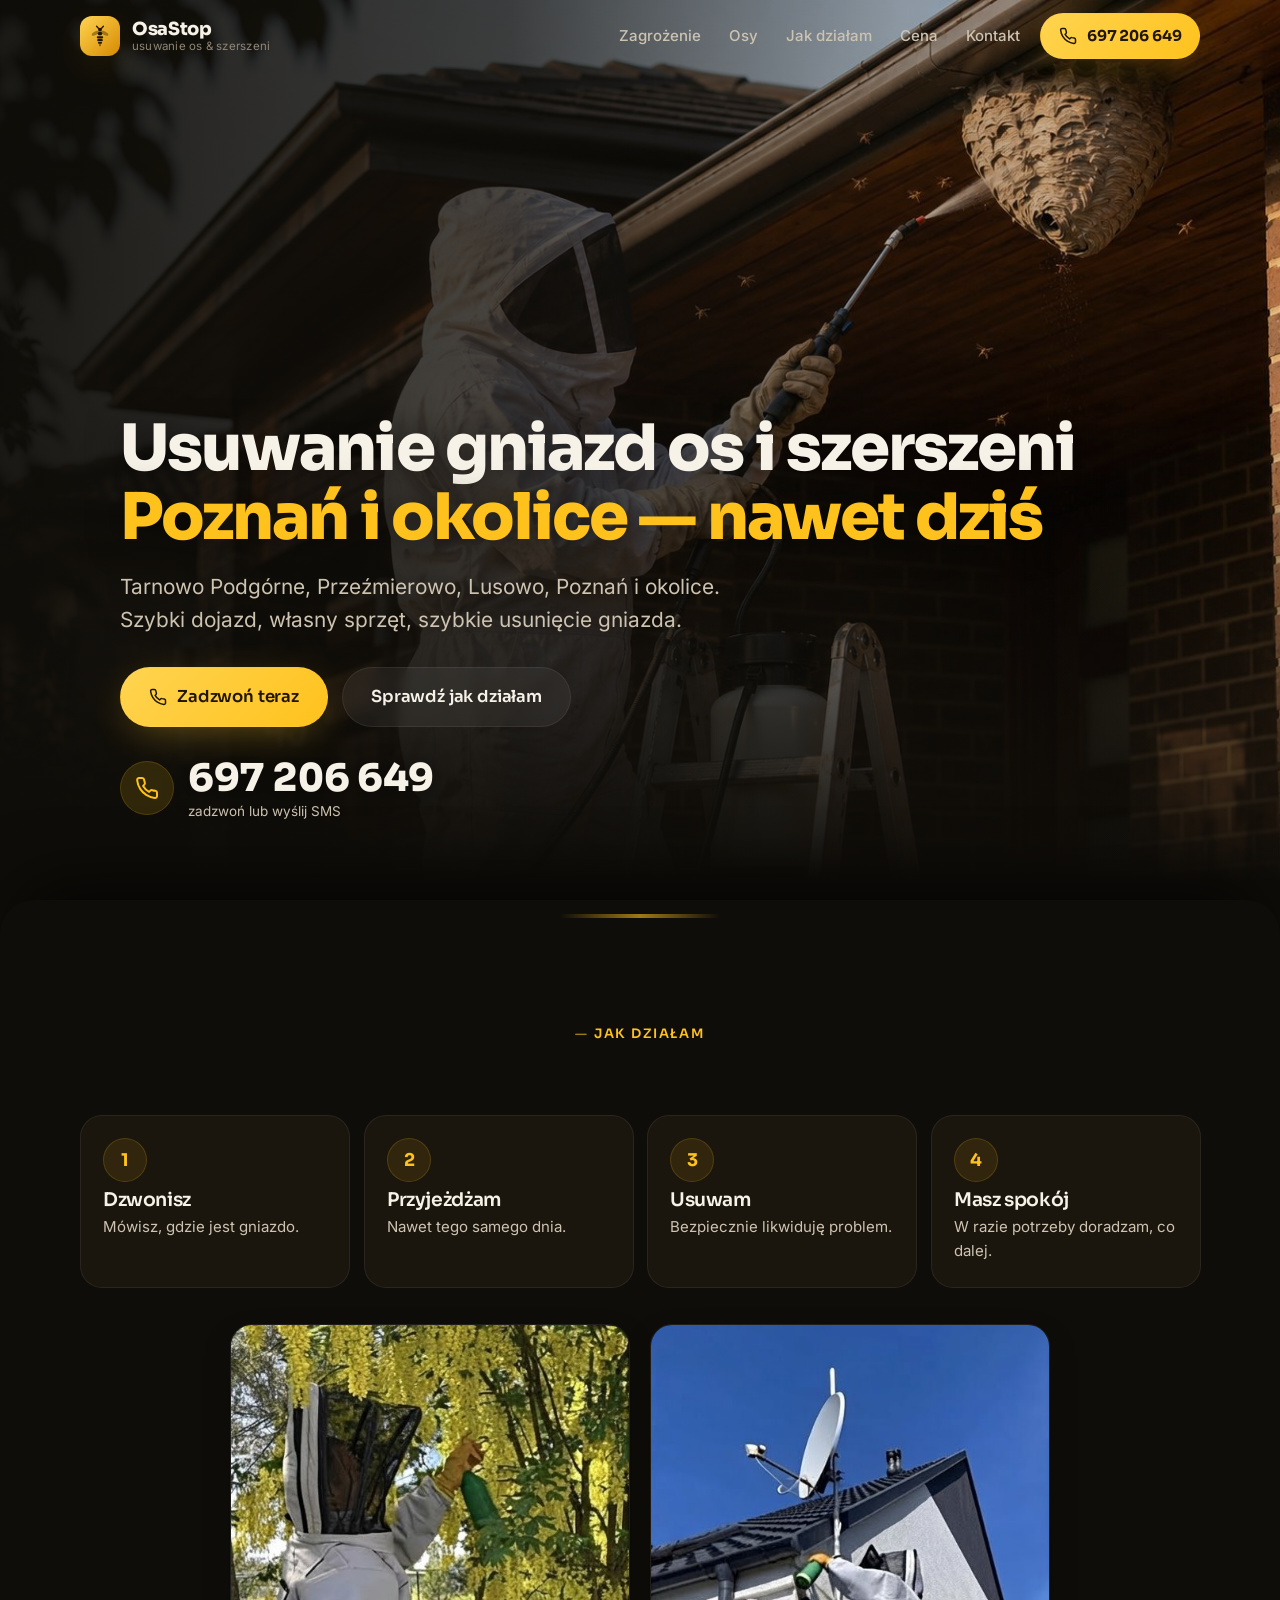
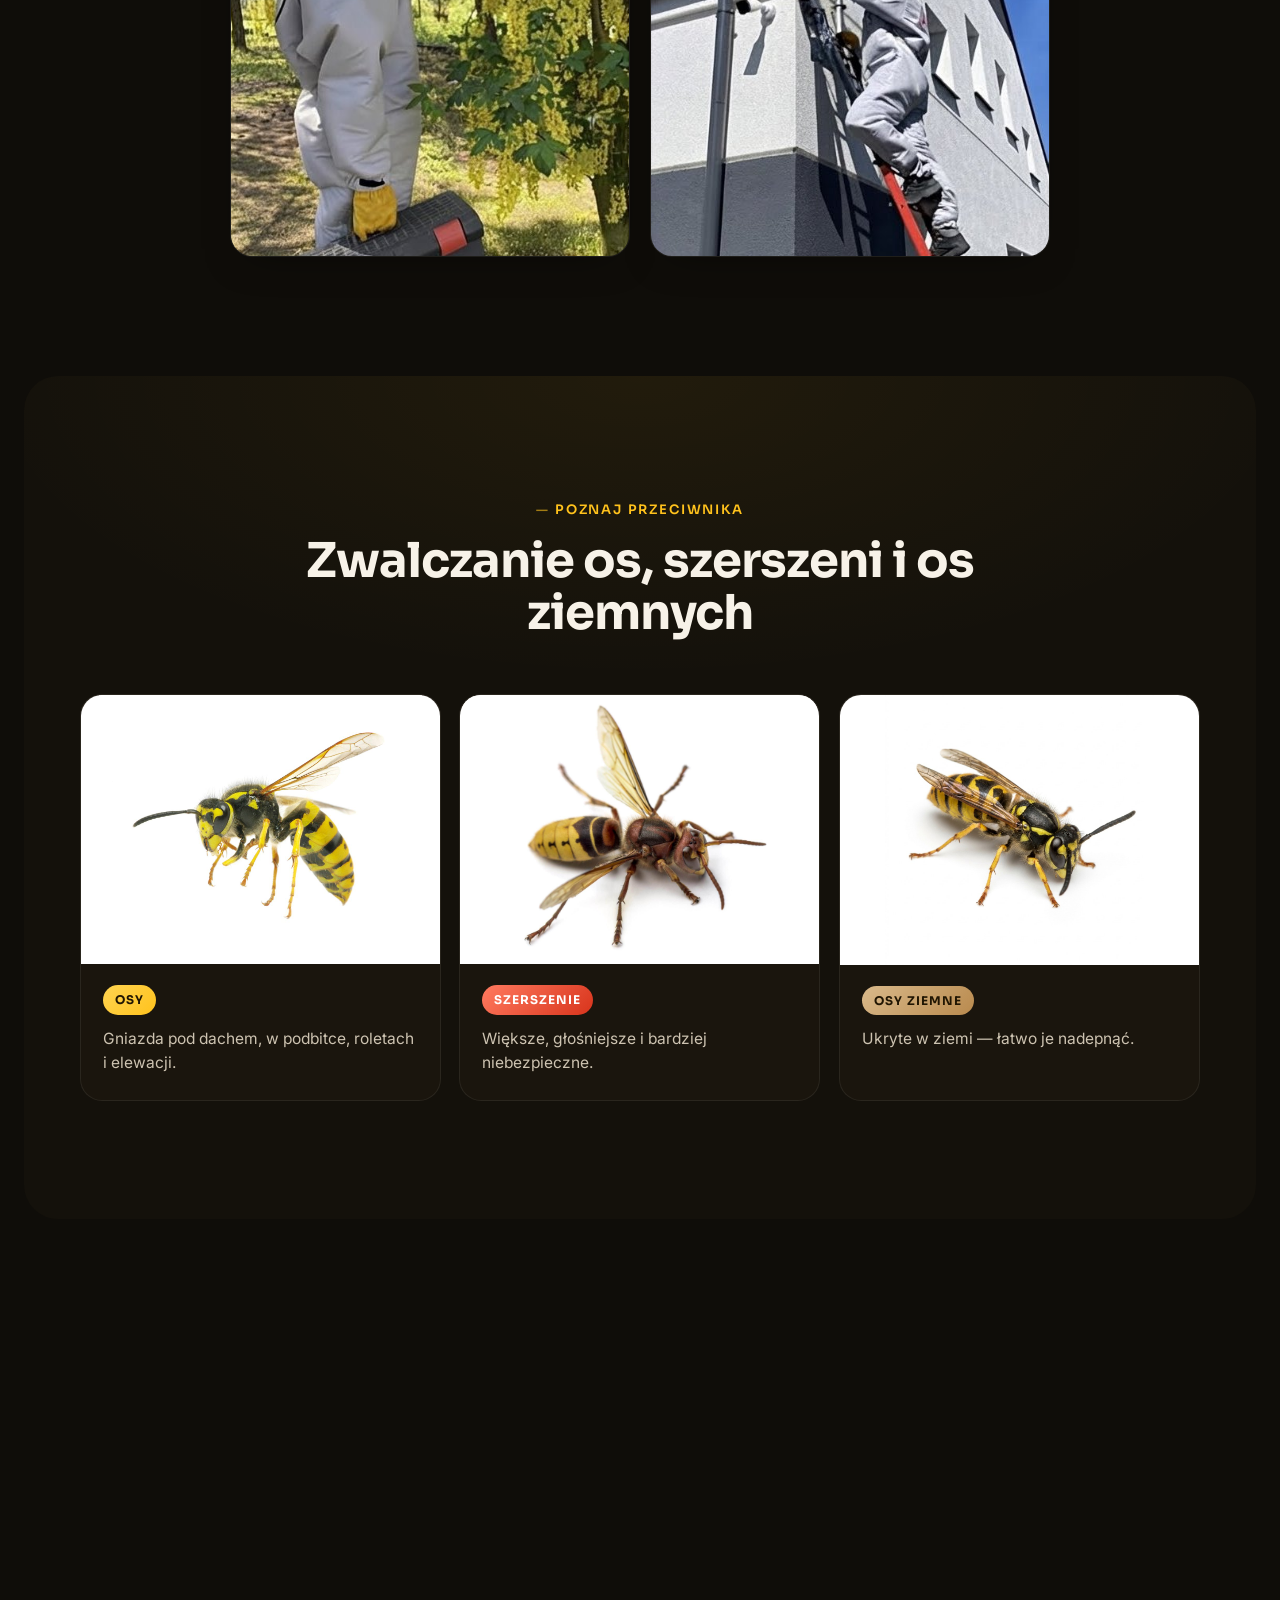
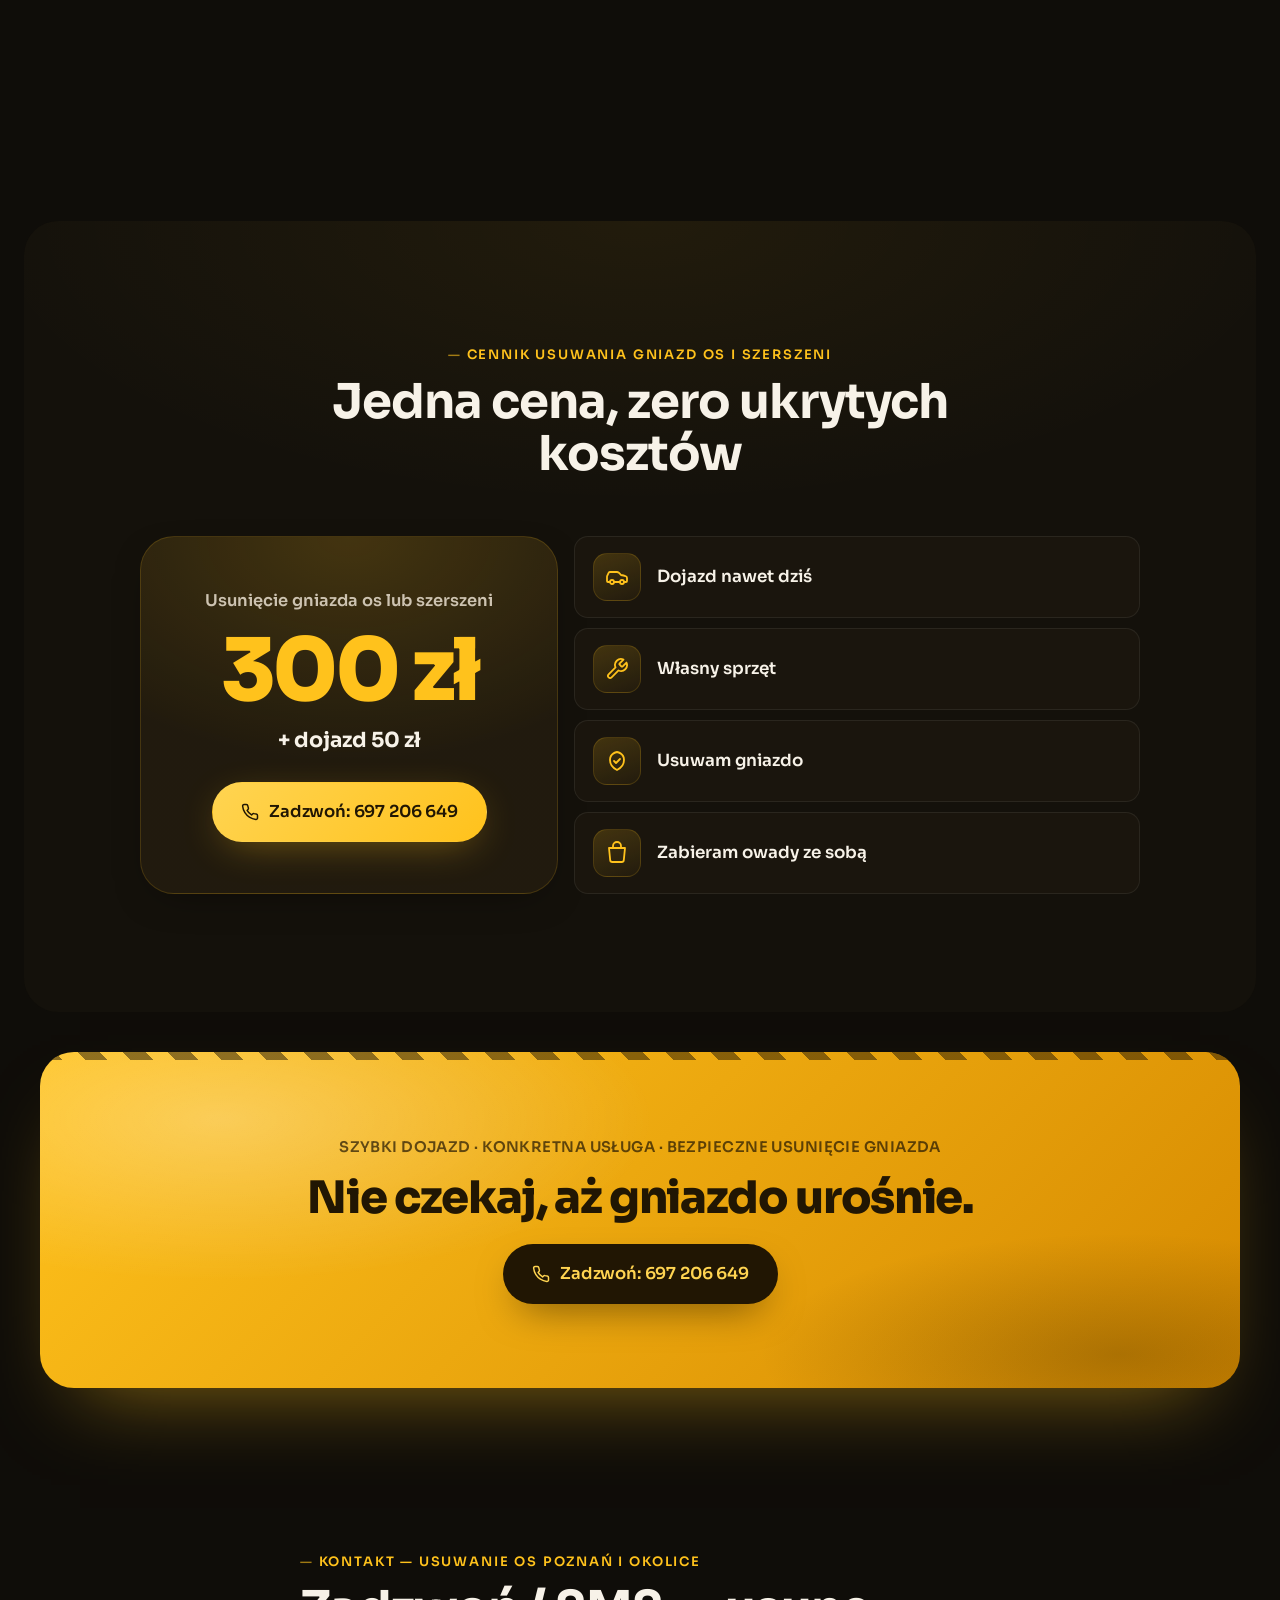
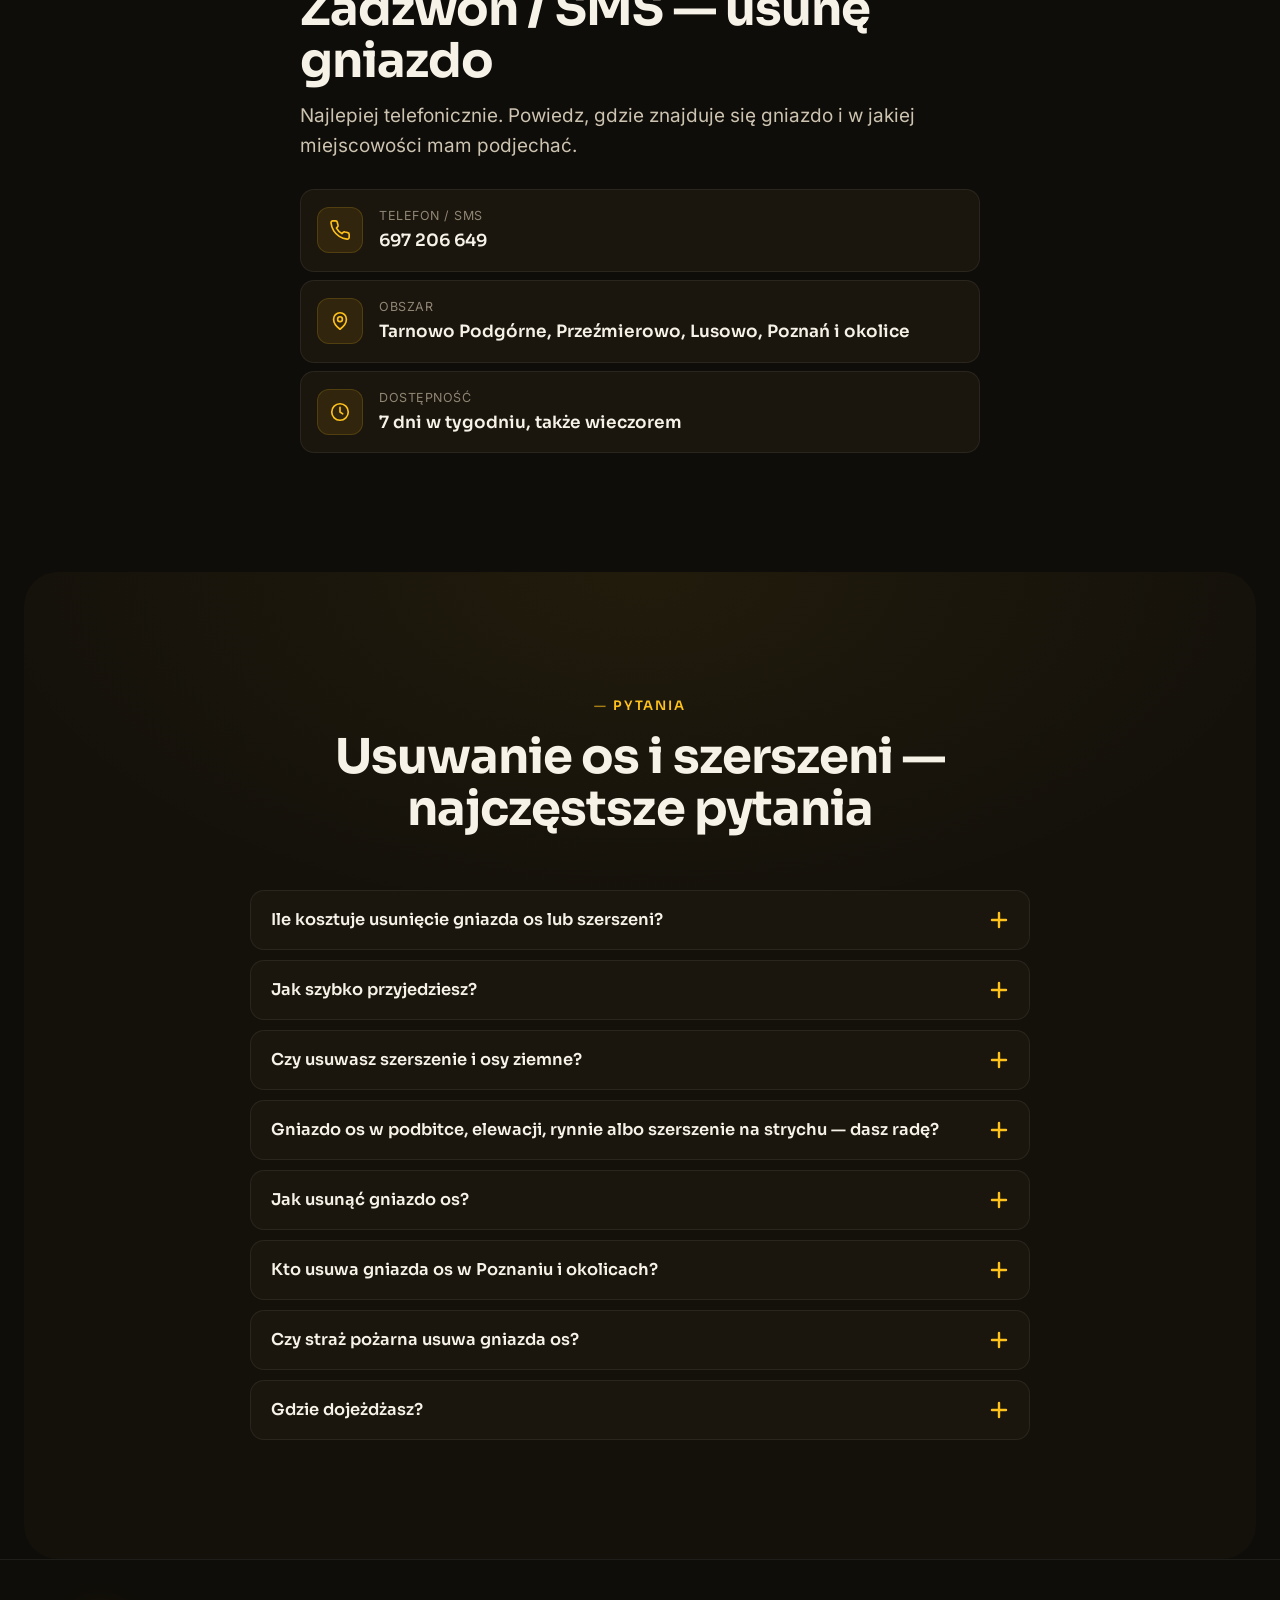
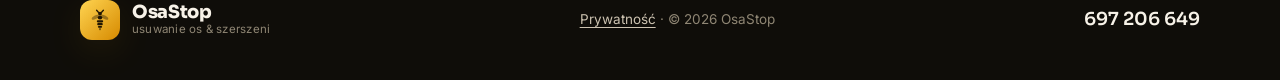
==== index.html @ b06a938a "Strona OsaStop" ====
<!DOCTYPE html>
<html lang="pl">
<head>
  <meta charset="UTF-8" />
  <meta name="viewport" content="width=device-width, initial-scale=1.0" />
  <meta name="theme-color" content="#0f0d09" />
  <script>document.documentElement.className += " js";</script>

  <title>Usuwanie gniazd os i szerszeni Poznań, Tarnowo Podgórne | OsaStop</title>
  <meta name="description" content="Usuwanie i zwalczanie gniazd os i szerszeni: Poznań, Tarnowo Podgórne, Przeźmierowo, Lusowo. 300 zł + dojazd 50 zł. Przyjazd nawet dziś. Tel. 697 206 649." />
  <meta property="og:type" content="website" />
  <meta property="og:locale" content="pl_PL" />
  <meta property="og:title" content="Usuwanie gniazd os i szerszeni — Poznań, Tarnowo Podgórne, Przeźmierowo, Lusowo" />
  <meta property="og:description" content="300 zł za gniazdo + dojazd 50 zł, przyjazd nawet dziś. Tel. 697 206 649." />
  <meta property="og:image" content="assets/img/usuwanie-gniazd-os-szerszeni-poznan.jpg" />

  <link rel="icon" href="data:image/svg+xml,%3Csvg%20xmlns=%27http://www.w3.org/2000/svg%27%20viewBox=%270%200%2032%2032%27%3E%3Crect%20width=%2732%27%20height=%2732%27%20rx=%278%27%20fill=%27%23ffc21c%27/%3E%3Cg%20fill=%27%23140f06%27%20transform=%27translate%282.2%201.7%29%20scale%281.15%29%27%3E%3Cg%20fill-opacity=%27.38%27%3E%3Cellipse%20cx=%277.3%27%20cy=%279.3%27%20rx=%273.9%27%20ry=%271.7%27%20transform=%27rotate%28-28%207.3%209.3%29%27/%3E%3Cellipse%20cx=%2716.7%27%20cy=%279.3%27%20rx=%273.9%27%20ry=%271.7%27%20transform=%27rotate%2828%2016.7%209.3%29%27/%3E%3C/g%3E%3Cpath%20d=%27M10.4%204.3%208.6%202.3M13.6%204.3l1.8-2%27%20stroke=%27%23140f06%27%20stroke-width=%271.3%27%20stroke-linecap=%27round%27%20fill=%27none%27/%3E%3Ccircle%20cx=%2712%27%20cy=%275.7%27%20r=%271.9%27/%3E%3Cellipse%20cx=%2712%27%20cy=%279.6%27%20rx=%272.3%27%20ry=%271.9%27/%3E%3Crect%20x=%278.8%27%20y=%2712.2%27%20width=%276.4%27%20height=%272.2%27%20rx=%271.1%27/%3E%3Crect%20x=%279.2%27%20y=%2715.1%27%20width=%275.6%27%20height=%272.1%27%20rx=%271.05%27/%3E%3Crect%20x=%279.9%27%20y=%2717.9%27%20width=%274.2%27%20height=%271.9%27%20rx=%27.95%27/%3E%3Cpath%20d=%27M11%2020.4h2l-1%202.2z%27/%3E%3C/g%3E%3C/svg%3E" />
  <link rel="stylesheet" href="css/fonts.css" />
  <link rel="stylesheet" href="css/style.css" />

  <!-- Dane strukturalne: firma lokalna + oferta (czytają je Google, Gemini, ChatGPT) -->
  <script type="application/ld+json">
  {
    "@context": "https://schema.org",
    "@type": "LocalBusiness",
    "name": "OsaStop — usuwanie os i szerszeni",
    "alternateName": ["Usuwanie os Poznań", "Zwalczanie os i szerszeni Poznań", "Usuwanie gniazd os Tarnowo Podgórne"],
    "knowsAbout": ["usuwanie gniazd os", "usuwanie gniazd szerszeni", "zwalczanie os ziemnych", "gniazdo os w podbitce", "szerszenie na strychu"],
    "description": "Usuwanie, zwalczanie i likwidacja gniazd os, szerszeni i os ziemnych na terenie Poznania i gminy Tarnowo Podgórne (Przeźmierowo, Lusowo i okolice). Dojazd często tego samego dnia, własny sprzęt, gniazdo zabieram ze sobą.",
    "telephone": "+48 697 206 649",
    "image": "assets/img/usuwanie-gniazd-os-szerszeni-poznan.jpg",
    "priceRange": "300 zł + dojazd 50 zł",
    "currenciesAccepted": "PLN",
    "address": {
      "@type": "PostalAddress",
      "addressLocality": "Tarnowo Podgórne",
      "addressRegion": "wielkopolskie",
      "addressCountry": "PL"
    },
    "areaServed": [
      { "@type": "City", "name": "Poznań" },
      { "@type": "Place", "name": "Tarnowo Podgórne" },
      { "@type": "Place", "name": "Przeźmierowo" },
      { "@type": "Place", "name": "Lusowo" },
      { "@type": "AdministrativeArea", "name": "powiat poznański" }
    ],
    "makesOffer": {
      "@type": "Offer",
      "name": "Usunięcie gniazda os lub szerszeni",
      "price": "300",
      "priceCurrency": "PLN",
      "description": "300 zł za usunięcie jednego gniazda + dojazd 50 zł.",
      "itemOffered": {
        "@type": "Service",
        "name": "Usuwanie gniazd os, szerszeni i os ziemnych",
        "serviceType": "Usuwanie, zwalczanie i likwidacja gniazd os i szerszeni"
      }
    }
  }
  </script>
  <script type="application/ld+json">
  {
    "@context": "https://schema.org",
    "@type": "FAQPage",
    "mainEntity": [
      { "@type": "Question", "name": "Ile kosztuje usunięcie gniazda os lub szerszeni?",
        "acceptedAnswer": { "@type": "Answer", "text": "Cennik: 300 zł za likwidację jednego gniazda + dojazd 50 zł — tak samo w Poznaniu, Tarnowie Podgórnym, Przeźmierowie i Lusowie." } },
      { "@type": "Question", "name": "Jak szybko przyjedziesz?",
        "acceptedAnswer": { "@type": "Answer", "text": "Często jeszcze tego samego dnia. Termin podaję od razu przez telefon: 697 206 649." } },
      { "@type": "Question", "name": "Czy usuwasz szerszenie i osy ziemne?",
        "acceptedAnswer": { "@type": "Answer", "text": "Tak — osy, szerszenie i osy ziemne. Nie usuwam trzmieli (w Polsce są pod ochroną)." } },
      { "@type": "Question", "name": "Gniazdo os w podbitce, elewacji, rynnie albo szerszenie na strychu — dasz radę?",
        "acceptedAnswer": { "@type": "Answer", "text": "Tak. Zajmuję się zwalczaniem os i szerszeni — usuwam gniazda w podbitce, pod dachem, w elewacji, roletach i rynnach, na strychu, na balkonie i w ziemi. Przyjeżdżam z własną drabiną i sprzętem." } },
      { "@type": "Question", "name": "Jak usunąć gniazdo os?",
        "acceptedAnswer": { "@type": "Answer", "text": "Najbezpieczniej zlecić to osobie z kombinezonem ochronnym i odpowiednimi środkami. Przyjeżdżam, neutralizuję gniazdo pianą lub opryskiem, zdejmuję je i zabieram ze sobą." } },
      { "@type": "Question", "name": "Kto usuwa gniazda os w Poznaniu i okolicach?",
        "acceptedAnswer": { "@type": "Answer", "text": "OsaStop — tel. 697 206 649. Usuwam gniazda os i szerszeni w Poznaniu, Tarnowie Podgórnym, Przeźmierowie, Lusowie i całym powiecie poznańskim." } },
      { "@type": "Question", "name": "Czy straż pożarna usuwa gniazda os?",
        "acceptedAnswer": { "@type": "Answer", "text": "Zwykle tylko wtedy, gdy gniazdo bezpośrednio zagraża życiu lub zdrowiu. Przy domach i ogrodach najczęściej odsyła do prywatnych firm — wtedy zadzwoń: 697 206 649." } },
      { "@type": "Question", "name": "Gdzie dojeżdżasz?",
        "acceptedAnswer": { "@type": "Answer", "text": "Poznań, Tarnowo Podgórne, Przeźmierowo, Lusowo, Lusówko, Baranowo, Sady, Swadzim, Jankowice, Wysogotowo i inne miejscowości powiatu poznańskiego (Wielkopolska). Dojazd kosztuje 50 zł." } }
    ]
  }
  </script>
</head>

<body>
  <!-- ============ NAV ============ -->
  <header class="nav" id="nav">
    <div class="container nav__inner">
      <a href="#hero" class="brand" aria-label="Strona główna">
        <span class="brand__mark" aria-hidden="true">
          <svg viewBox="0 0 24 24" fill="currentColor"><g fill-opacity=".38"><ellipse cx="7.3" cy="9.3" rx="3.9" ry="1.7" transform="rotate(-28 7.3 9.3)"/><ellipse cx="16.7" cy="9.3" rx="3.9" ry="1.7" transform="rotate(28 16.7 9.3)"/></g><path d="M10.4 4.3 8.6 2.3M13.6 4.3l1.8-2" stroke="currentColor" stroke-width="1.3" stroke-linecap="round" fill="none"/><circle cx="12" cy="5.7" r="1.9"/><ellipse cx="12" cy="9.6" rx="2.3" ry="1.9"/><rect x="8.8" y="12.2" width="6.4" height="2.2" rx="1.1"/><rect x="9.2" y="15.1" width="5.6" height="2.1" rx="1.05"/><rect x="9.9" y="17.9" width="4.2" height="1.9" rx=".95"/><path d="M11 20.4h2l-1 2.2z"/></svg>
        </span>
        <span class="brand__text"><strong>OsaStop</strong><em>usuwanie os &amp; szerszeni</em></span>
      </a>

      <nav class="nav__links" aria-label="Menu główne">
        <a href="#zagrozenie">Zagrożenie</a>
        <a href="#gatunki">Osy</a>
        <a href="#jak">Jak działam</a>
        <a href="#cena">Cena</a>
        <a href="#kontakt">Kontakt</a>
      </nav>

      <a href="tel:+48697206649" class="btn btn--phone nav__cta" aria-label="Zadzwoń: 697 206 649">
        <svg viewBox="0 0 24 24" fill="none" stroke="currentColor" stroke-width="2" stroke-linecap="round" stroke-linejoin="round" aria-hidden="true"><path d="M22 16.9v3a2 2 0 0 1-2.2 2 19.8 19.8 0 0 1-8.6-3 19.5 19.5 0 0 1-6-6 19.8 19.8 0 0 1-3-8.6A2 2 0 0 1 4.1 2h3a2 2 0 0 1 2 1.7c.1 1 .4 1.9.7 2.8a2 2 0 0 1-.5 2.1L8.1 9.9a16 16 0 0 0 6 6l1.3-1.3a2 2 0 0 1 2.1-.4c.9.3 1.8.5 2.8.6a2 2 0 0 1 1.7 2z"/></svg>
        <span>697 206 649</span>
      </a>

      <button class="nav__toggle" id="navToggle" aria-label="Otwórz menu" aria-expanded="false">
        <span></span><span></span><span></span>
      </button>
    </div>
    <div class="nav__mobile" id="navMobile">
      <a href="#zagrozenie">Zagrożenie</a>
      <a href="#gatunki">Osy</a>
      <a href="#jak">Jak działam</a>
      <a href="#cena">Cena</a>
      <a href="#kontakt">Kontakt</a>
      <a href="tel:+48697206649" class="btn btn--primary">Zadzwoń: 697 206 649</a>
    </div>
  </header>

  <main>
    <!-- ============ HERO ============ -->
    <section class="hero" id="hero">
      <div class="hero__media" aria-hidden="true">
        <img class="hero__img" src="assets/img/usuwanie-gniazd-os-szerszeni-poznan.jpg" alt="Usuwanie gniazda os spod dachu — Poznań i okolice" fetchpriority="high" width="1672" height="941" />
        <div class="hero__scrim"></div>
      </div>

      <div class="container hero__content" id="heroContent">
        <h1 class="hero__title">Usuwanie gniazd os i&nbsp;szerszeni<br /><span class="accent">Poznań i okolice — nawet dziś</span></h1>
        <p class="hero__sub">Tarnowo Podgórne, Przeźmierowo, Lusowo, Poznań i okolice. Szybki dojazd, własny sprzęt, szybkie usunięcie gniazda.</p>
        <div class="hero__actions">
          <a href="tel:+48697206649" class="btn btn--primary btn--lg">
            <svg viewBox="0 0 24 24" fill="none" stroke="currentColor" stroke-width="2" stroke-linecap="round" stroke-linejoin="round" aria-hidden="true"><path d="M22 16.9v3a2 2 0 0 1-2.2 2 19.8 19.8 0 0 1-8.6-3 19.5 19.5 0 0 1-6-6 19.8 19.8 0 0 1-3-8.6A2 2 0 0 1 4.1 2h3a2 2 0 0 1 2 1.7c.1 1 .4 1.9.7 2.8a2 2 0 0 1-.5 2.1L8.1 9.9a16 16 0 0 0 6 6l1.3-1.3a2 2 0 0 1 2.1-.4c.9.3 1.8.5 2.8.6a2 2 0 0 1 1.7 2z"/></svg>
            Zadzwoń teraz
          </a>
          <a href="#jak" class="btn btn--ghost btn--lg">Sprawdź jak działam</a>
        </div>
        <a href="tel:+48697206649" class="hero__phone">
          <span class="hero__phone-ic" aria-hidden="true"><svg viewBox="0 0 24 24" fill="none" stroke="currentColor" stroke-width="2" stroke-linecap="round" stroke-linejoin="round"><path d="M22 16.9v3a2 2 0 0 1-2.2 2 19.8 19.8 0 0 1-8.6-3 19.5 19.5 0 0 1-6-6 19.8 19.8 0 0 1-3-8.6A2 2 0 0 1 4.1 2h3a2 2 0 0 1 2 1.7c.1 1 .4 1.9.7 2.8a2 2 0 0 1-.5 2.1L8.1 9.9a16 16 0 0 0 6 6l1.3-1.3a2 2 0 0 1 2.1-.4c.9.3 1.8.5 2.8.6a2 2 0 0 1 1.7 2z"/></svg></span>
          <span class="hero__phone-txt">
            <span class="hero__phone-num">697 206 649</span>
            <span class="hero__phone-cap">zadzwoń lub wyślij SMS</span>
          </span>
        </a>
      </div>
    </section>

    <div class="scroll-cover">

      <!-- ============ JAK DZIAŁAM ============ -->
      <section class="section" id="jak">
        <div class="container">
          <header class="section__head section__head--center" data-reveal>
            <p class="section__kicker">Jak działam</p>          </header>
          <ol class="steps">
            <li class="step" data-reveal><span class="step__num">1</span><h3>Dzwonisz</h3><p>Mówisz, gdzie jest gniazdo.</p></li>
            <li class="step" data-reveal><span class="step__num">2</span><h3>Przyjeżdżam</h3><p>Nawet tego samego dnia.</p></li>
            <li class="step" data-reveal><span class="step__num">3</span><h3>Usuwam</h3><p>Bezpiecznie likwiduję problem.</p></li>
            <li class="step" data-reveal><span class="step__num">4</span><h3>Masz spokój</h3><p>W razie potrzeby doradzam, co dalej.</p></li>
          </ol>
          <div class="work">
            <figure class="work__img" data-reveal><img src="assets/img/usuwanie-gniazda-os-z-drzewa-poznan.jpg" alt="Usuwanie gniazda os z drzewa w kombinezonie ochronnym — Poznań i okolice" loading="lazy" width="503" height="1022" /></figure>
            <figure class="work__img" data-reveal><img src="assets/img/usuwanie-gniazda-os-spod-dachu-poznan.jpg" alt="Usuwanie gniazda os spod dachu z drabiny — Tarnowo Podgórne, Przeźmierowo" loading="lazy" width="501" height="1022" /></figure>
          </div>
        </div>
      </section>

      <!-- ============ GATUNKI ============ -->
      <section class="section section--alt" id="gatunki">
        <div class="container species-inner">
          <header class="section__head section__head--center" data-reveal>
            <p class="section__kicker">Poznaj przeciwnika</p>
            <h2 class="section__title">Zwalczanie os, szerszeni i os ziemnych</h2>
          </header>

          <div class="species">
            <article class="species__card" data-reveal>
              <div class="species__img"><img src="assets/img/osa-pospolita.jpg" alt="Osa pospolita" loading="lazy" width="1248" height="1040" /></div>
              <div class="species__txt">
                <span class="species__badge species__badge--wasp">Osy</span>
                <p>Gniazda pod dachem, w podbitce, roletach i elewacji.</p>
              </div>
            </article>
            <article class="species__card" data-reveal>
              <div class="species__img"><img src="assets/img/szerszen-europejski.jpg" alt="Szerszeń europejski" loading="lazy" width="1920" height="1458" /></div>
              <div class="species__txt">
                <span class="species__badge species__badge--hornet">Szerszenie</span>
                <p>Większe, głośniejsze i bardziej niebezpieczne.</p>
              </div>
            </article>
            <article class="species__card" data-reveal>
              <div class="species__img"><img src="assets/img/osa-ziemna-gniazdo-w-ziemi.jpg" alt="Osa ziemna" loading="lazy" width="1024" height="1024" /></div>
              <div class="species__txt">
                <span class="species__badge species__badge--ground">Osy ziemne</span>
                <p>Ukryte w ziemi — łatwo je nadepnąć.</p>
              </div>
            </article>
          </div>
        </div>
      </section>

      <!-- ============ ZAGROŻENIE ============ -->
      <section class="section" id="zagrozenie">
        <div class="container split">
          <figure class="split__media" data-reveal>
            <img src="assets/img/gniazdo-os-pod-dachem-podbitka.jpg" alt="Duże gniazdo os pod dachem, w podbitce" loading="lazy" width="1264" height="848" />
            <figcaption>Takie gniazdo pod dachem rośnie z każdym dniem.</figcaption>
          </figure>
          <div class="split__body" data-reveal>
            <p class="section__kicker">Dlaczego to pilne</p>
            <h2 class="section__title">Gniazdo os pod dachem samo nie zniknie</h2>
            <p class="section__lead">Im dłużej czekasz, tym większe gniazdo i większe ryzyko użądlenia.</p>
          </div>
        </div>
      </section>

      <!-- ============ CENA ============ -->
      <section class="section section--alt" id="cena">
        <div class="container">
          <header class="section__head section__head--center" data-reveal>
            <h2 class="section__kicker">Cennik usuwania gniazd os i szerszeni</h2>
            <p class="section__title">Jedna cena, zero ukrytych kosztów</p>
          </header>

          <div class="price">
            <div class="price__main" data-reveal>
              <span class="price__label">Usunięcie gniazda os lub szerszeni</span>
              <strong class="price__amount">300&nbsp;zł</strong>
              <span class="price__extra">+ dojazd 50&nbsp;zł</span>
              <a href="tel:+48697206649" class="btn btn--primary btn--lg">
                <svg viewBox="0 0 24 24" fill="none" stroke="currentColor" stroke-width="2" stroke-linecap="round" stroke-linejoin="round" aria-hidden="true"><path d="M22 16.9v3a2 2 0 0 1-2.2 2 19.8 19.8 0 0 1-8.6-3 19.5 19.5 0 0 1-6-6 19.8 19.8 0 0 1-3-8.6A2 2 0 0 1 4.1 2h3a2 2 0 0 1 2 1.7c.1 1 .4 1.9.7 2.8a2 2 0 0 1-.5 2.1L8.1 9.9a16 16 0 0 0 6 6l1.3-1.3a2 2 0 0 1 2.1-.4c.9.3 1.8.5 2.8.6a2 2 0 0 1 1.7 2z"/></svg>
                Zadzwoń: 697 206 649
              </a>
            </div>
            <ul class="price__list" data-reveal>
              <li><span class="price__ic" aria-hidden="true"><svg viewBox="0 0 24 24" fill="none" stroke="currentColor" stroke-width="1.8" stroke-linecap="round" stroke-linejoin="round"><path d="M19 17h2c.6 0 1-.4 1-1v-3c0-.9-.7-1.7-1.5-1.9C18.7 10.6 16 10 16 10s-1.3-1.4-2.2-2.3c-.5-.4-1.1-.7-1.8-.7H5c-.6 0-1.1.4-1.4.9l-1.4 2.9A3.7 3.7 0 0 0 2 12v4c0 .6.4 1 1 1h2"/><circle cx="7" cy="17" r="2"/><path d="M9 17h6"/><circle cx="17" cy="17" r="2"/></svg></span><strong>Dojazd nawet dziś</strong></li>
              <li><span class="price__ic" aria-hidden="true"><svg viewBox="0 0 24 24" fill="none" stroke="currentColor" stroke-width="1.8" stroke-linecap="round" stroke-linejoin="round"><path d="M14.7 6.3a1 1 0 0 0 0 1.4l1.6 1.6a1 1 0 0 0 1.4 0l3.77-3.77a6 6 0 0 1-7.94 7.94l-6.91 6.91a2.12 2.12 0 0 1-3-3l6.91-6.91a6 6 0 0 1 7.94-7.94l-3.76 3.76z"/></svg></span><strong>Własny sprzęt</strong></li>
              <li><span class="price__ic" aria-hidden="true"><svg viewBox="0 0 24 24" fill="none" stroke="currentColor" stroke-width="1.8" stroke-linecap="round" stroke-linejoin="round"><path d="M12 3s7 1 7 8c0 5-3 8-7 10-4-2-7-5-7-10 0-7 7-8 7-8z"/><path d="m9 12 2 2 4-4"/></svg></span><strong>Usuwam gniazdo</strong></li>
              <li><span class="price__ic" aria-hidden="true"><svg viewBox="0 0 24 24" fill="none" stroke="currentColor" stroke-width="1.8" stroke-linecap="round" stroke-linejoin="round"><path d="M4 7h16l-1.2 12.2a2 2 0 0 1-2 1.8H7.2a2 2 0 0 1-2-1.8L4 7z"/><path d="M8 7V5a4 4 0 0 1 8 0v2"/></svg></span><strong>Zabieram owady ze sobą</strong></li>
            </ul>
          </div>
        </div>
      </section>

      <!-- ============ CTA / ZAUFANIE ============ -->
      <section class="cta">
        <div class="container cta__inner" data-reveal>
          <span class="cta__stripe" aria-hidden="true"></span>
          <p class="cta__trust">Szybki dojazd · Konkretna usługa · Bezpieczne usunięcie gniazda</p>
          <h2 class="cta__title">Nie czekaj, aż gniazdo urośnie.</h2>
          <a href="tel:+48697206649" class="btn btn--primary btn--lg">
            <svg viewBox="0 0 24 24" fill="none" stroke="currentColor" stroke-width="2" stroke-linecap="round" stroke-linejoin="round" aria-hidden="true"><path d="M22 16.9v3a2 2 0 0 1-2.2 2 19.8 19.8 0 0 1-8.6-3 19.5 19.5 0 0 1-6-6 19.8 19.8 0 0 1-3-8.6A2 2 0 0 1 4.1 2h3a2 2 0 0 1 2 1.7c.1 1 .4 1.9.7 2.8a2 2 0 0 1-.5 2.1L8.1 9.9a16 16 0 0 0 6 6l1.3-1.3a2 2 0 0 1 2.1-.4c.9.3 1.8.5 2.8.6a2 2 0 0 1 1.7 2z"/></svg>
            Zadzwoń: 697 206 649
          </a>
        </div>
      </section>

      <!-- ============ KONTAKT ============ -->
      <section class="section" id="kontakt">
        <div class="container contact contact--solo">
          <div class="contact__info" data-reveal>
            <h2 class="section__kicker">Kontakt — usuwanie os Poznań i okolice</h2>
            <p class="section__title">Zadzwoń / SMS — usunę gniazdo</p>
            <p class="section__lead">Najlepiej telefonicznie. Powiedz, gdzie znajduje się gniazdo i w jakiej miejscowości mam podjechać.</p>
            <ul class="contact__list">
              <li>
                <span class="contact__ic"><svg viewBox="0 0 24 24" fill="none" stroke="currentColor" stroke-width="1.8" stroke-linecap="round" stroke-linejoin="round"><path d="M22 16.9v3a2 2 0 0 1-2.2 2 19.8 19.8 0 0 1-8.6-3 19.5 19.5 0 0 1-6-6 19.8 19.8 0 0 1-3-8.6A2 2 0 0 1 4.1 2h3a2 2 0 0 1 2 1.7c.1 1 .4 1.9.7 2.8a2 2 0 0 1-.5 2.1L8.1 9.9a16 16 0 0 0 6 6l1.3-1.3a2 2 0 0 1 2.1-.4c.9.3 1.8.5 2.8.6a2 2 0 0 1 1.7 2z"/></svg></span>
                <div><span class="contact__label">Telefon / SMS</span><a href="tel:+48697206649" class="contact__value">697 206 649</a></div>
              </li>
              <li>
                <span class="contact__ic"><svg viewBox="0 0 24 24" fill="none" stroke="currentColor" stroke-width="1.8" stroke-linecap="round" stroke-linejoin="round"><path d="M12 21s-7-5.3-7-11a7 7 0 0 1 14 0c0 5.7-7 11-7 11z"/><circle cx="12" cy="10" r="2.6"/></svg></span>
                <div><span class="contact__label">Obszar</span><span class="contact__value">Tarnowo Podgórne, Przeźmierowo, Lusowo, Poznań i okolice</span></div>
              </li>
              <li>
                <span class="contact__ic"><svg viewBox="0 0 24 24" fill="none" stroke="currentColor" stroke-width="1.8" stroke-linecap="round" stroke-linejoin="round"><circle cx="12" cy="12" r="9"/><path d="M12 7v5l3 2"/></svg></span>
                <div><span class="contact__label">Dostępność</span><span class="contact__value">7 dni w tygodniu, także wieczorem</span></div>
              </li>
            </ul>
          </div>
        </div>
      </section>

      <!-- ============ FAQ ============ -->
      <section class="section section--alt" id="faq">
        <div class="container faq">
          <header class="section__head section__head--center" data-reveal>
            <p class="section__kicker">Pytania</p>
            <h2 class="section__title">Usuwanie os i szerszeni — najczęstsze pytania</h2>
          </header>
          <div class="faq__list" data-reveal>
            <details class="faq__item">
              <summary>Ile kosztuje usunięcie gniazda os lub szerszeni?</summary>
              <p>Cennik: 300 zł za likwidację jednego gniazda + dojazd 50 zł — tak samo w Poznaniu, Tarnowie Podgórnym, Przeźmierowie i Lusowie.</p>
            </details>
            <details class="faq__item">
              <summary>Jak szybko przyjedziesz?</summary>
              <p>Często jeszcze tego samego dnia. Termin podaję od razu przez telefon: <a href="tel:+48697206649">697 206 649</a>.</p>
            </details>
            <details class="faq__item">
              <summary>Czy usuwasz szerszenie i osy ziemne?</summary>
              <p>Tak — osy, szerszenie i osy ziemne. Nie usuwam trzmieli (w Polsce są pod ochroną).</p>
            </details>
            <details class="faq__item">
              <summary>Gniazdo os w podbitce, elewacji, rynnie albo szerszenie na strychu — dasz radę?</summary>
              <p>Tak. Zajmuję się zwalczaniem os i szerszeni — usuwam gniazda w podbitce, pod dachem, w elewacji, roletach i rynnach, na strychu, na balkonie i w ziemi. Przyjeżdżam z własną drabiną i sprzętem.</p>
            </details>
            <details class="faq__item">
              <summary>Jak usunąć gniazdo os?</summary>
              <p>Najbezpieczniej zlecić to osobie z kombinezonem ochronnym i odpowiednimi środkami. Przyjeżdżam, neutralizuję gniazdo pianą lub opryskiem, zdejmuję je i zabieram ze sobą.</p>
            </details>
            <details class="faq__item">
              <summary>Kto usuwa gniazda os w Poznaniu i okolicach?</summary>
              <p>OsaStop — tel. <a href="tel:+48697206649">697 206 649</a>. Usuwam gniazda os i szerszeni w Poznaniu, Tarnowie Podgórnym, Przeźmierowie, Lusowie i całym powiecie poznańskim.</p>
            </details>
            <details class="faq__item">
              <summary>Czy straż pożarna usuwa gniazda os?</summary>
              <p>Zwykle tylko wtedy, gdy gniazdo bezpośrednio zagraża życiu lub zdrowiu. Przy domach i ogrodach najczęściej odsyła do prywatnych firm — wtedy zadzwoń: <a href="tel:+48697206649">697 206 649</a>.</p>
            </details>
            <details class="faq__item">
              <summary>Gdzie dojeżdżasz?</summary>
              <p>Poznań, Tarnowo Podgórne, Przeźmierowo, Lusowo, Lusówko, Baranowo, Sady, Swadzim, Jankowice, Wysogotowo i inne miejscowości powiatu poznańskiego (Wielkopolska). Dojazd kosztuje 50 zł.</p>
            </details>
          </div>
        </div>
      </section>
    </div><!-- /.scroll-cover -->
  </main>

  <footer class="footer">
    <div class="container footer__inner">
      <a href="#hero" class="brand brand--footer">
        <span class="brand__mark" aria-hidden="true">
          <svg viewBox="0 0 24 24" fill="currentColor"><g fill-opacity=".38"><ellipse cx="7.3" cy="9.3" rx="3.9" ry="1.7" transform="rotate(-28 7.3 9.3)"/><ellipse cx="16.7" cy="9.3" rx="3.9" ry="1.7" transform="rotate(28 16.7 9.3)"/></g><path d="M10.4 4.3 8.6 2.3M13.6 4.3l1.8-2" stroke="currentColor" stroke-width="1.3" stroke-linecap="round" fill="none"/><circle cx="12" cy="5.7" r="1.9"/><ellipse cx="12" cy="9.6" rx="2.3" ry="1.9"/><rect x="8.8" y="12.2" width="6.4" height="2.2" rx="1.1"/><rect x="9.2" y="15.1" width="5.6" height="2.1" rx="1.05"/><rect x="9.9" y="17.9" width="4.2" height="1.9" rx=".95"/><path d="M11 20.4h2l-1 2.2z"/></svg>
        </span>
        <span class="brand__text"><strong>OsaStop</strong><em>usuwanie os &amp; szerszeni</em></span>
      </a>
      <div class="footer__legal">
        <p><a href="polityka-prywatnosci.html">Prywatność</a> · © <span id="year">2026</span> OsaStop</p>
      </div>
      <a href="tel:+48697206649" class="footer__phone">697 206 649</a>
    </div>
  </footer>

  <a href="tel:+48697206649" class="fab" aria-label="Zadzwoń: 697 206 649">
    <svg viewBox="0 0 24 24" fill="none" stroke="currentColor" stroke-width="2" stroke-linecap="round" stroke-linejoin="round"><path d="M22 16.9v3a2 2 0 0 1-2.2 2 19.8 19.8 0 0 1-8.6-3 19.5 19.5 0 0 1-6-6 19.8 19.8 0 0 1-3-8.6A2 2 0 0 1 4.1 2h3a2 2 0 0 1 2 1.7c.1 1 .4 1.9.7 2.8a2 2 0 0 1-.5 2.1L8.1 9.9a16 16 0 0 0 6 6l1.3-1.3a2 2 0 0 1 2.1-.4c.9.3 1.8.5 2.8.6a2 2 0 0 1 1.7 2z"/></svg>
  </a>

  <script src="js/main.js"></script>
</body>
</html>
---- css/fonts.css ----
/* Czcionki hostowane lokalnie (Sora, Inter — licencja SIL Open Font License) */
/* Inter — latin-ext */
@font-face {
  font-family: 'Inter';
  font-style: normal;
  font-weight: 400;
  font-display: swap;
  src: url(../assets/fonts/inter-latin-ext.woff2) format('woff2');
  unicode-range: U+0100-02BA, U+02BD-02C5, U+02C7-02CC, U+02CE-02D7, U+02DD-02FF, U+0304, U+0308, U+0329, U+1D00-1DBF, U+1E00-1E9F, U+1EF2-1EFF, U+2020, U+20A0-20AB, U+20AD-20C0, U+2113, U+2C60-2C7F, U+A720-A7FF;
}
/* Inter — latin */
@font-face {
  font-family: 'Inter';
  font-style: normal;
  font-weight: 400;
  font-display: swap;
  src: url(../assets/fonts/inter-latin.woff2) format('woff2');
  unicode-range: U+0000-00FF, U+0131, U+0152-0153, U+02BB-02BC, U+02C6, U+02DA, U+02DC, U+0304, U+0308, U+0329, U+2000-206F, U+20AC, U+2122, U+2191, U+2193, U+2212, U+2215, U+FEFF, U+FFFD;
}
/* Inter — latin-ext */
@font-face {
  font-family: 'Inter';
  font-style: normal;
  font-weight: 500;
  font-display: swap;
  src: url(../assets/fonts/inter-latin-ext.woff2) format('woff2');
  unicode-range: U+0100-02BA, U+02BD-02C5, U+02C7-02CC, U+02CE-02D7, U+02DD-02FF, U+0304, U+0308, U+0329, U+1D00-1DBF, U+1E00-1E9F, U+1EF2-1EFF, U+2020, U+20A0-20AB, U+20AD-20C0, U+2113, U+2C60-2C7F, U+A720-A7FF;
}
/* Inter — latin */
@font-face {
  font-family: 'Inter';
  font-style: normal;
  font-weight: 500;
  font-display: swap;
  src: url(../assets/fonts/inter-latin.woff2) format('woff2');
  unicode-range: U+0000-00FF, U+0131, U+0152-0153, U+02BB-02BC, U+02C6, U+02DA, U+02DC, U+0304, U+0308, U+0329, U+2000-206F, U+20AC, U+2122, U+2191, U+2193, U+2212, U+2215, U+FEFF, U+FFFD;
}
/* Inter — latin-ext */
@font-face {
  font-family: 'Inter';
  font-style: normal;
  font-weight: 600;
  font-display: swap;
  src: url(../assets/fonts/inter-latin-ext.woff2) format('woff2');
  unicode-range: U+0100-02BA, U+02BD-02C5, U+02C7-02CC, U+02CE-02D7, U+02DD-02FF, U+0304, U+0308, U+0329, U+1D00-1DBF, U+1E00-1E9F, U+1EF2-1EFF, U+2020, U+20A0-20AB, U+20AD-20C0, U+2113, U+2C60-2C7F, U+A720-A7FF;
}
/* Inter — latin */
@font-face {
  font-family: 'Inter';
  font-style: normal;
  font-weight: 600;
  font-display: swap;
  src: url(../assets/fonts/inter-latin.woff2) format('woff2');
  unicode-range: U+0000-00FF, U+0131, U+0152-0153, U+02BB-02BC, U+02C6, U+02DA, U+02DC, U+0304, U+0308, U+0329, U+2000-206F, U+20AC, U+2122, U+2191, U+2193, U+2212, U+2215, U+FEFF, U+FFFD;
}
/* Sora — latin-ext */
@font-face {
  font-family: 'Sora';
  font-style: normal;
  font-weight: 500;
  font-display: swap;
  src: url(../assets/fonts/sora-latin-ext.woff2) format('woff2');
  unicode-range: U+0100-02BA, U+02BD-02C5, U+02C7-02CC, U+02CE-02D7, U+02DD-02FF, U+0304, U+0308, U+0329, U+1D00-1DBF, U+1E00-1E9F, U+1EF2-1EFF, U+2020, U+20A0-20AB, U+20AD-20C0, U+2113, U+2C60-2C7F, U+A720-A7FF;
}
/* Sora — latin */
@font-face {
  font-family: 'Sora';
  font-style: normal;
  font-weight: 500;
  font-display: swap;
  src: url(../assets/fonts/sora-latin.woff2) format('woff2');
  unicode-range: U+0000-00FF, U+0131, U+0152-0153, U+02BB-02BC, U+02C6, U+02DA, U+02DC, U+0304, U+0308, U+0329, U+2000-206F, U+20AC, U+2122, U+2191, U+2193, U+2212, U+2215, U+FEFF, U+FFFD;
}
/* Sora — latin-ext */
@font-face {
  font-family: 'Sora';
  font-style: normal;
  font-weight: 600;
  font-display: swap;
  src: url(../assets/fonts/sora-latin-ext.woff2) format('woff2');
  unicode-range: U+0100-02BA, U+02BD-02C5, U+02C7-02CC, U+02CE-02D7, U+02DD-02FF, U+0304, U+0308, U+0329, U+1D00-1DBF, U+1E00-1E9F, U+1EF2-1EFF, U+2020, U+20A0-20AB, U+20AD-20C0, U+2113, U+2C60-2C7F, U+A720-A7FF;
}
/* Sora — latin */
@font-face {
  font-family: 'Sora';
  font-style: normal;
  font-weight: 600;
  font-display: swap;
  src: url(../assets/fonts/sora-latin.woff2) format('woff2');
  unicode-range: U+0000-00FF, U+0131, U+0152-0153, U+02BB-02BC, U+02C6, U+02DA, U+02DC, U+0304, U+0308, U+0329, U+2000-206F, U+20AC, U+2122, U+2191, U+2193, U+2212, U+2215, U+FEFF, U+FFFD;
}
/* Sora — latin-ext */
@font-face {
  font-family: 'Sora';
  font-style: normal;
  font-weight: 700;
  font-display: swap;
  src: url(../assets/fonts/sora-latin-ext.woff2) format('woff2');
  unicode-range: U+0100-02BA, U+02BD-02C5, U+02C7-02CC, U+02CE-02D7, U+02DD-02FF, U+0304, U+0308, U+0329, U+1D00-1DBF, U+1E00-1E9F, U+1EF2-1EFF, U+2020, U+20A0-20AB, U+20AD-20C0, U+2113, U+2C60-2C7F, U+A720-A7FF;
}
/* Sora — latin */
@font-face {
  font-family: 'Sora';
  font-style: normal;
  font-weight: 700;
  font-display: swap;
  src: url(../assets/fonts/sora-latin.woff2) format('woff2');
  unicode-range: U+0000-00FF, U+0131, U+0152-0153, U+02BB-02BC, U+02C6, U+02DA, U+02DC, U+0304, U+0308, U+0329, U+2000-206F, U+20AC, U+2122, U+2191, U+2193, U+2212, U+2215, U+FEFF, U+FFFD;
}
/* Sora — latin-ext */
@font-face {
  font-family: 'Sora';
  font-style: normal;
  font-weight: 800;
  font-display: swap;
  src: url(../assets/fonts/sora-latin-ext.woff2) format('woff2');
  unicode-range: U+0100-02BA, U+02BD-02C5, U+02C7-02CC, U+02CE-02D7, U+02DD-02FF, U+0304, U+0308, U+0329, U+1D00-1DBF, U+1E00-1E9F, U+1EF2-1EFF, U+2020, U+20A0-20AB, U+20AD-20C0, U+2113, U+2C60-2C7F, U+A720-A7FF;
}
/* Sora — latin */
@font-face {
  font-family: 'Sora';
  font-style: normal;
  font-weight: 800;
  font-display: swap;
  src: url(../assets/fonts/sora-latin.woff2) format('woff2');
  unicode-range: U+0000-00FF, U+0131, U+0152-0153, U+02BB-02BC, U+02C6, U+02DA, U+02DC, U+0304, U+0308, U+0329, U+2000-206F, U+20AC, U+2122, U+2191, U+2193, U+2212, U+2215, U+FEFF, U+FFFD;
}
---- css/style.css ----
/* =========================================================
   OsaStop — usuwanie os i szerszeni (wersja zdjęciowa)
   ========================================================= */
:root {
  --bg:        #0f0d09;
  --bg-2:      #14110b;
  --surface:   #1a150d;
  --surface-2: #221b10;
  --line:      rgba(255, 194, 28, 0.16);
  --line-soft: rgba(255, 255, 255, 0.07);

  --accent:      #ffc21c;
  --accent-2:    #ffd451;
  --accent-deep: #d68a00;
  --danger:      #ff5a3c;
  --danger-2:    #ff7a5f;
  --danger-deep: #d8341c;

  --text:      #f7f2e8;
  --text-soft: #cdc3b1;
  --text-mut:  #8f8674;

  --font-display: "Sora", system-ui, -apple-system, "Segoe UI", sans-serif;
  --font-body:    "Inter", system-ui, -apple-system, "Segoe UI", sans-serif;

  --radius:    22px;
  --radius-lg: 34px;
  --radius-sm: 14px;

  --shadow:      0 24px 60px -24px rgba(0, 0, 0, 0.72);
  --shadow-soft: 0 12px 40px -20px rgba(0, 0, 0, 0.6);
  --glow:        0 10px 40px -12px rgba(255, 194, 28, 0.45);

  --maxw: 1200px;
  --ease: cubic-bezier(0.22, 1, 0.36, 1);
}

*, *::before, *::after { box-sizing: border-box; }
* { margin: 0; padding: 0; }
html { scroll-behavior: smooth; -webkit-text-size-adjust: 100%; }
body {
  font-family: var(--font-body);
  background: var(--bg);
  color: var(--text);
  line-height: 1.6;
  font-size: 17px;
  overflow-x: hidden;
  -webkit-font-smoothing: antialiased;
  text-rendering: optimizeLegibility;
}
img, video, svg { display: block; max-width: 100%; }
a { color: inherit; text-decoration: none; }
button { font: inherit; cursor: pointer; }
ul, ol { list-style: none; }

.container { width: 100%; max-width: var(--maxw); margin-inline: auto; padding-inline: clamp(20px, 5vw, 40px); }
h1, h2, h3 { font-family: var(--font-display); line-height: 1.08; letter-spacing: -0.02em; }
.accent { color: var(--accent); }

/* =========================================================
   Buttons
   ========================================================= */
.btn {
  --btn-pad-y: 12px; --btn-pad-x: 20px;
  display: inline-flex; align-items: center; justify-content: center; gap: 10px;
  padding: var(--btn-pad-y) var(--btn-pad-x);
  border: 1px solid transparent; border-radius: 100px;
  font-family: var(--font-display); font-weight: 600; font-size: 15px; letter-spacing: -0.01em;
  white-space: nowrap;
  transition: transform 0.35s var(--ease), background 0.3s var(--ease), box-shadow 0.35s var(--ease), color 0.3s var(--ease), border-color 0.3s;
  will-change: transform;
}
.btn svg { width: 18px; height: 18px; }
.btn:active { transform: scale(0.97); }
.btn--lg { --btn-pad-y: 16px; --btn-pad-x: 28px; font-size: 16.5px; }
.btn--block { width: 100%; }
.btn--primary { background: linear-gradient(135deg, var(--accent-2), var(--accent)); color: #211603; box-shadow: var(--glow); }
.btn--primary:hover { transform: translateY(-2px); box-shadow: 0 16px 46px -12px rgba(255, 194, 28, 0.6); }
.btn--ghost { background: rgba(255, 255, 255, 0.06); color: var(--text); border-color: var(--line-soft); backdrop-filter: blur(6px); }
.btn--ghost:hover { background: rgba(255, 255, 255, 0.12); transform: translateY(-2px); border-color: var(--line); }
.btn--phone { background: rgba(255, 255, 255, 0.05); border-color: var(--line-soft); padding: 10px 18px; }
.btn--phone:hover { background: rgba(255, 194, 28, 0.12); border-color: var(--line); }

/* =========================================================
   NAV
   ========================================================= */
.nav { position: fixed; inset: 0 0 auto 0; z-index: 100; transition: background 0.4s var(--ease), box-shadow 0.4s, border-color 0.4s, backdrop-filter 0.4s; border-bottom: 1px solid transparent; }
.nav.is-scrolled { background: rgba(15, 13, 9, 0.74); backdrop-filter: blur(16px) saturate(140%); border-bottom-color: var(--line-soft); box-shadow: 0 10px 30px -20px rgba(0, 0, 0, 0.9); }
.nav__inner { display: flex; align-items: center; gap: 20px; height: 72px; }
.brand { display: inline-flex; align-items: center; gap: 12px; margin-right: auto; }
.brand__mark { display: grid; place-items: center; width: 40px; height: 40px; border-radius: 12px; background: linear-gradient(135deg, var(--accent-2), var(--accent-deep)); color: #211603; box-shadow: var(--glow); flex-shrink: 0; }
.brand__mark svg { width: 24px; height: 24px; }
.brand__text { display: flex; flex-direction: column; line-height: 1.1; }
.brand__text strong { font-family: var(--font-display); font-weight: 800; font-size: 18px; letter-spacing: -0.02em; }
.brand__text em { font-style: normal; font-size: 11.5px; color: var(--text-mut); letter-spacing: 0.02em; }
.nav__links { display: none; gap: 22px; }
.nav__links a { font-size: 15px; color: var(--text-soft); font-weight: 500; position: relative; transition: color 0.25s; }
.nav__links a::after { content: ""; position: absolute; left: 0; bottom: -6px; width: 0; height: 2px; border-radius: 2px; background: var(--accent); transition: width 0.3s var(--ease); }
.nav__links a:hover { color: var(--text); }
.nav__links a:hover::after { width: 100%; }
.nav__cta { display: inline-flex; }
.nav__toggle { display: inline-flex; flex-direction: column; justify-content: center; gap: 5px; width: 44px; height: 44px; padding: 0 10px; background: rgba(255,255,255,0.05); border: 1px solid var(--line-soft); border-radius: 12px; }
.nav__toggle span { display: block; height: 2px; background: var(--text); border-radius: 2px; transition: transform 0.3s var(--ease), opacity 0.2s; }
.nav.is-open .nav__toggle span:nth-child(1) { transform: translateY(7px) rotate(45deg); }
.nav.is-open .nav__toggle span:nth-child(2) { opacity: 0; }
.nav.is-open .nav__toggle span:nth-child(3) { transform: translateY(-7px) rotate(-45deg); }
.nav__mobile { display: flex; flex-direction: column; gap: 4px; padding: 8px clamp(20px, 5vw, 40px) 24px; max-height: 0; overflow: hidden; opacity: 0; background: rgba(15, 13, 9, 0.97); backdrop-filter: blur(16px); border-bottom: 1px solid var(--line-soft); transition: max-height 0.45s var(--ease), opacity 0.3s; }
.nav.is-open .nav__mobile { max-height: 380px; opacity: 1; }
.nav__mobile a { padding: 14px 6px; font-size: 17px; font-weight: 500; color: var(--text-soft); border-bottom: 1px solid var(--line-soft); }
.nav__mobile a:last-child { border: none; margin-top: 12px; }
.nav__mobile .btn { color: #211603; }

/* =========================================================
   HERO (zdjęcie w tle)
   ========================================================= */
.hero {
  position: relative; z-index: 1;
  min-height: 100svh;
  display: flex; align-items: flex-end;
  padding-bottom: clamp(56px, 9vh, 104px); padding-top: 128px;
  overflow: hidden;
}
.hero__media { position: absolute; inset: 0; z-index: 0; background: var(--bg); }
.hero__img { width: 100%; height: 100%; object-fit: cover; object-position: 70% center; transition: opacity 1.1s var(--ease), transform 7s var(--ease); }
.js .hero__img { opacity: 0; transform: scale(1.05); }
.hero__img.is-ready { opacity: 1; transform: scale(1); }
.hero__scrim {
  position: absolute; inset: 0;
  background:
    linear-gradient(90deg, rgba(15,13,9,0.94) 0%, rgba(15,13,9,0.76) 40%, rgba(15,13,9,0.3) 70%, rgba(15,13,9,0.08) 100%),
    linear-gradient(0deg, var(--bg) 2%, rgba(15,13,9,0.5) 26%, transparent 55%);
}
.hero__content { position: relative; z-index: 2; max-width: 1120px; }
.hero__eyebrow { display: inline-flex; align-items: center; gap: 9px; font-size: 12.5px; font-weight: 500; letter-spacing: 0.04em; text-transform: uppercase; color: var(--text-soft); padding: 8px 15px; border: 1px solid var(--line); border-radius: 100px; background: rgba(0,0,0,0.3); backdrop-filter: blur(6px); margin-bottom: 22px; }
.hero__eyebrow .dot { width: 7px; height: 7px; border-radius: 50%; background: var(--danger); box-shadow: 0 0 0 4px rgba(255,90,60,0.25); animation: pulse 2s var(--ease) infinite; }
@keyframes pulse { 0%,100% { box-shadow: 0 0 0 4px rgba(255,90,60,0.22); } 50% { box-shadow: 0 0 0 9px rgba(255,90,60,0); } }
.hero__title { font-size: clamp(2.2rem, 5.6vw, 4rem); font-weight: 800; letter-spacing: -0.03em; margin-bottom: 18px; text-shadow: 0 2px 34px rgba(0,0,0,0.6); }
.hero__sub { font-size: clamp(1.05rem, 2.3vw, 1.3rem); color: var(--text-soft); max-width: 600px; margin-bottom: 30px; text-shadow: 0 1px 16px rgba(0,0,0,0.5); }
.hero__actions { display: flex; flex-wrap: wrap; gap: 14px; margin-bottom: 30px; }
.hero__stats { display: flex; gap: clamp(18px, 5vw, 48px); flex-wrap: wrap; }
.hero__stats li { display: flex; flex-direction: column; }
.hero__stats strong { font-family: var(--font-display); font-size: clamp(1.6rem, 4vw, 2.3rem); font-weight: 700; color: var(--accent); letter-spacing: -0.02em; }
.hero__stats span { font-size: 13px; color: var(--text-soft); letter-spacing: 0.02em; margin-top: 2px; }
.hero__stats li:not(:last-child) { padding-right: clamp(18px, 5vw, 48px); border-right: 1px solid var(--line-soft); }

/* =========================================================
   SCROLL-COVER
   ========================================================= */
.scroll-cover { position: relative; z-index: 5; background: var(--bg); border-radius: var(--radius-lg) var(--radius-lg) 0 0; box-shadow: 0 -34px 70px -24px rgba(0, 0, 0, 0.74); }
.scroll-cover::before { content: ""; position: absolute; top: 0; left: 50%; transform: translateX(-50%); width: min(160px, 40%); height: 4px; margin-top: 14px; border-radius: 100px; background: linear-gradient(90deg, transparent, rgba(255, 194, 28, 0.6), transparent); }

/* =========================================================
   USP
   ========================================================= */
.usp { padding: clamp(38px, 6vw, 64px) 0 clamp(6px, 2vw, 12px); }
.usp__grid { display: grid; grid-template-columns: repeat(2, 1fr); gap: 12px; }
.usp__item { display: flex; align-items: center; gap: 14px; padding: 18px 18px; background: var(--surface); border: 1px solid var(--line-soft); border-radius: var(--radius); transition: transform 0.4s var(--ease), border-color 0.4s, background 0.4s; }
.usp__item:hover { transform: translateY(-4px); border-color: var(--line); background: var(--surface-2); }
.usp__ic { display: grid; place-items: center; flex-shrink: 0; width: 46px; height: 46px; border-radius: 13px; color: var(--accent); background: linear-gradient(160deg, rgba(255,194,28,0.18), rgba(255,194,28,0.04)); border: 1px solid var(--line); }
.usp__ic svg { width: 23px; height: 23px; }
.usp__item strong { font-family: var(--font-display); font-weight: 600; font-size: clamp(0.92rem, 2.4vw, 1.02rem); letter-spacing: -0.01em; }

/* =========================================================
   SECTIONS
   ========================================================= */
.section { padding: clamp(58px, 10vw, 118px) 0; position: relative; }
.section--alt { background: var(--bg-2); border-radius: var(--radius-lg); margin: 0 clamp(0px, 2vw, 24px); overflow: hidden; }
.section--alt::before { content: ""; position: absolute; inset: 0; border-radius: inherit; pointer-events: none; background: radial-gradient(90% 60% at 50% 0%, rgba(255,194,28,0.06), transparent 60%); }
.section__head { max-width: 760px; margin-bottom: clamp(34px, 5vw, 56px); }
.section__head--center { margin-inline: auto; text-align: center; }
.section__kicker { display: inline-block; font-family: var(--font-display); font-size: 13px; font-weight: 600; letter-spacing: 0.14em; text-transform: uppercase; color: var(--accent); margin-bottom: 14px; }
.section__kicker::before { content: "— "; opacity: 0.6; }
.section__title { font-family: var(--font-display); line-height: 1.08; letter-spacing: -0.02em; font-size: clamp(1.9rem, 4.6vw, 3rem); font-weight: 700; }
.section__lead { margin-top: 14px; font-size: clamp(1rem, 2vw, 1.18rem); color: var(--text-soft); max-width: 620px; }

/* =========================================================
   SPLIT (zagrożenie: zdjęcie + punkty)
   ========================================================= */
.split { display: grid; grid-template-columns: 1fr; gap: clamp(28px, 5vw, 56px); align-items: center; }
.split__media { position: relative; border-radius: var(--radius-lg); overflow: hidden; box-shadow: var(--shadow); border: 1px solid var(--line-soft); }
.split__media img { width: 100%; height: 100%; max-height: 480px; object-fit: cover; }
.split__media figcaption { position: absolute; left: 0; right: 0; bottom: 0; padding: 26px 20px 16px; font-size: 14px; color: var(--text); background: linear-gradient(0deg, rgba(0,0,0,0.75), transparent); font-weight: 500; }
.split__body .section__kicker { margin-bottom: 12px; }
.bullets { display: grid; gap: 12px; margin: 22px 0 28px; }
.bullets li { display: flex; align-items: center; gap: 14px; font-size: clamp(0.98rem, 2vw, 1.08rem); color: var(--text); font-weight: 500; }
.bullets__ic { display: grid; place-items: center; flex-shrink: 0; width: 42px; height: 42px; border-radius: 12px; color: var(--danger-2); background: rgba(255,90,60,0.12); border: 1px solid rgba(255,90,60,0.24); }
.bullets__ic svg { width: 21px; height: 21px; }

/* =========================================================
   GATUNKI — karty ze zdjęciami
   ========================================================= */
.species-inner { position: relative; z-index: 2; }
.species { display: grid; grid-template-columns: 1fr; gap: 18px; }
.species__card { background: var(--surface); border: 1px solid var(--line-soft); border-radius: var(--radius); overflow: hidden; transition: transform 0.5s var(--ease), border-color 0.4s, box-shadow 0.5s; }
.species__card:hover { transform: translateY(-6px); border-color: var(--line); box-shadow: var(--shadow-soft); }
.species__img { aspect-ratio: 4 / 3; background: #ffffff; overflow: hidden; }
.species__img img { width: 100%; height: 100%; object-fit: contain; transition: transform 0.6s var(--ease); }
.species__card:hover .species__img img { transform: scale(1.05); }
.species__txt { padding: 20px 22px 24px; }
.species__badge { display: inline-block; font-family: var(--font-display); font-weight: 700; font-size: 12px; letter-spacing: 0.08em; text-transform: uppercase; padding: 5px 12px; border-radius: 100px; margin-bottom: 12px; }
.species__badge--wasp   { color: #211603; background: linear-gradient(135deg, var(--accent-2), var(--accent)); }
.species__badge--hornet { color: #fff; background: linear-gradient(135deg, var(--danger-2), var(--danger-deep)); }
.species__badge--ground { color: #211603; background: linear-gradient(135deg, #d9b98a, #b98a4e); }
.species__txt p { color: var(--text-soft); font-size: 15.5px; }

/* =========================================================
   FAKTY (portret + liczby)
   ========================================================= */
.facts-band { padding: clamp(20px, 4vw, 40px) clamp(0px, 2vw, 24px); }
.facts-band__inner { display: grid; grid-template-columns: 1fr; gap: clamp(24px, 4vw, 48px); align-items: center; background: linear-gradient(160deg, #17130c, #0e0b07); border: 1px solid var(--line-soft); border-radius: var(--radius-lg); padding: clamp(22px, 4vw, 48px); overflow: hidden; }
.facts-band__media { border-radius: var(--radius); overflow: hidden; box-shadow: var(--shadow); }
.facts-band__media img { width: 100%; height: 100%; max-height: 340px; object-fit: cover; }
.facts-band__body > .section__title { margin-bottom: 22px; }
.facts { display: grid; grid-template-columns: repeat(2, 1fr); gap: 14px; }
.fact { padding: 18px 18px 20px; background: linear-gradient(160deg, rgba(255,194,28,0.08), rgba(255,194,28,0.02)); border: 1px solid var(--line); border-radius: var(--radius-sm); }
.fact strong { display: block; font-family: var(--font-display); font-weight: 800; font-size: clamp(1.6rem, 4.5vw, 2.2rem); color: var(--accent); letter-spacing: -0.03em; line-height: 1; margin-bottom: 8px; }
.fact span { color: var(--text-soft); font-size: 13.5px; line-height: 1.45; }

/* =========================================================
   JAK DZIAŁAM
   ========================================================= */
.steps { display: grid; grid-template-columns: 1fr; gap: 14px; }
.step { position: relative; padding: 26px 26px 26px 84px; background: var(--surface); border: 1px solid var(--line-soft); border-radius: var(--radius); transition: transform 0.4s var(--ease), border-color 0.4s; }
.step:hover { transform: translateY(-4px); border-color: var(--line); }
.step__num { position: absolute; left: 24px; top: 22px; display: grid; place-items: center; width: 44px; height: 44px; border-radius: 50%; font-family: var(--font-display); font-weight: 700; font-size: 1.1rem; color: var(--accent); background: rgba(255,194,28,0.1); border: 1px solid var(--line); }
.step h3 { font-size: 1.18rem; font-weight: 600; margin-bottom: 5px; }
.step p { color: var(--text-soft); font-size: 15px; }

/* =========================================================
   OPINIE
   ========================================================= */
.reviews { display: grid; grid-template-columns: 1fr; gap: 16px; }
.review { padding: 24px 22px 22px; background: var(--surface); border: 1px solid var(--line-soft); border-radius: var(--radius); transition: transform 0.4s var(--ease), border-color 0.4s; }
.review:hover { transform: translateY(-4px); border-color: var(--line); }
.review__stars { color: var(--accent); letter-spacing: 3px; font-size: 15px; margin-bottom: 12px; }
.review blockquote { font-size: 15.5px; color: var(--text); line-height: 1.55; }
.review figcaption { margin-top: 14px; font-family: var(--font-display); font-weight: 600; font-size: 13.5px; color: var(--text-mut); }

/* =========================================================
   CTA
   ========================================================= */
.cta { padding: clamp(20px, 4vw, 40px) clamp(0px, 2vw, 24px); }
.cta__inner { position: relative; text-align: center; padding: clamp(44px, 7vw, 84px) clamp(24px, 5vw, 64px); border-radius: var(--radius-lg); background: linear-gradient(135deg, var(--accent) 0%, var(--accent-deep) 100%); color: #211603; overflow: hidden; isolation: isolate; box-shadow: 0 40px 80px -40px rgba(255,194,28,0.5); }
.cta__inner::before { content: ""; position: absolute; inset: 0; z-index: -1; background: radial-gradient(60% 80% at 15% 20%, rgba(255,255,255,0.28), transparent 60%), radial-gradient(50% 60% at 90% 90%, rgba(33,22,3,0.25), transparent 60%); }
.cta__stripe { position: absolute; inset: 0 0 auto 0; height: 8px; background: repeating-linear-gradient(45deg, #211603 0 16px, transparent 16px 32px); opacity: 0.5; }
.cta__trust { font-family: var(--font-display); font-weight: 600; font-size: clamp(0.78rem, 2.1vw, 0.92rem); letter-spacing: 0.03em; text-transform: uppercase; color: rgba(33,22,3,0.7); margin: 0 auto 14px; }
.cta__title { font-size: clamp(1.7rem, 4.4vw, 2.8rem); font-weight: 800; max-width: 720px; margin: 0 auto 22px; letter-spacing: -0.03em; }
.cta__text { font-size: clamp(1rem, 2vw, 1.2rem); max-width: 520px; margin: 0 auto 26px; color: rgba(33,22,3,0.82); }
.cta .btn--primary { background: #211603; color: var(--accent-2); box-shadow: 0 16px 40px -16px rgba(0,0,0,0.6); }
.cta .btn--primary:hover { background: #000; }

/* =========================================================
   KONTAKT
   ========================================================= */
.contact { display: grid; grid-template-columns: 1fr; gap: 36px; }
.contact__list { margin-top: 28px; display: grid; gap: 8px; }
.contact__list li { display: flex; align-items: center; gap: 16px; padding: 16px; border-radius: var(--radius-sm); background: var(--surface); border: 1px solid var(--line-soft); }
.contact__ic { display: grid; place-items: center; width: 46px; height: 46px; border-radius: 12px; color: var(--accent); background: rgba(255,194,28,0.1); border: 1px solid var(--line); flex-shrink: 0; }
.contact__ic svg { width: 22px; height: 22px; }
.contact__label { display: block; font-size: 12.5px; color: var(--text-mut); letter-spacing: 0.04em; text-transform: uppercase; }
.contact__value { font-family: var(--font-display); font-weight: 600; font-size: 1.06rem; }
a.contact__value:hover { color: var(--accent); }
.contact__form { padding: clamp(24px, 4vw, 34px); background: var(--surface); border: 1px solid var(--line-soft); border-radius: var(--radius); display: grid; gap: 16px; box-shadow: var(--shadow-soft); }
.field { display: grid; gap: 7px; }
.field label { font-size: 13.5px; font-weight: 500; color: var(--text-soft); }
.field input, .field textarea { font: inherit; font-size: 15.5px; color: var(--text); background: var(--bg-2); border: 1px solid var(--line-soft); border-radius: var(--radius-sm); padding: 13px 15px; width: 100%; transition: border-color 0.25s, box-shadow 0.25s, background 0.25s; }
.field textarea { resize: vertical; min-height: 84px; }
.field input::placeholder, .field textarea::placeholder { color: var(--text-mut); }
.field input:focus, .field textarea:focus { outline: none; border-color: var(--accent); background: var(--surface-2); box-shadow: 0 0 0 4px rgba(255,194,28,0.12); }
.field.is-invalid input, .field.is-invalid textarea { border-color: var(--danger); box-shadow: 0 0 0 4px rgba(255,90,60,0.14); }
.form__note { font-size: 14px; min-height: 20px; margin-top: 2px; }
.form__note.is-ok { color: var(--accent-2); }
.form__note.is-err { color: var(--danger-2); }

/* =========================================================
   FOOTER + FAB
   ========================================================= */
.footer { position: relative; z-index: 5; background: var(--bg); padding: 40px 0; border-top: 1px solid var(--line-soft); }
.footer__inner { display: flex; flex-direction: column; align-items: center; gap: 20px; text-align: center; }
.brand--footer { margin: 0; }
.footer__copy { color: var(--text-mut); font-size: 14px; }
.footer__phone { font-family: var(--font-display); font-weight: 600; color: var(--text); }
.footer__phone:hover { color: var(--accent); }

.fab { position: fixed; right: 18px; bottom: 18px; z-index: 90; display: grid; place-items: center; width: 58px; height: 58px; border-radius: 50%; background: linear-gradient(135deg, var(--accent-2), var(--accent)); color: #211603; box-shadow: var(--glow), 0 10px 30px -8px rgba(0,0,0,0.6); transform: translateY(120px); transition: transform 0.5s var(--ease); }
.fab::after { content: ""; position: absolute; inset: -6px; border-radius: 50%; border: 2px solid var(--accent); opacity: 0; animation: fabPing 2.4s var(--ease) infinite; }
@keyframes fabPing { 0% { transform: scale(0.9); opacity: 0.6; } 100% { transform: scale(1.5); opacity: 0; } }
.fab svg { width: 24px; height: 24px; position: relative; }
.fab.is-visible { transform: translateY(0); }
.fab:active { transform: scale(0.94); }

/* =========================================================
   OSA — animowany owad (SVG w JS) — tylko sekcja gatunków
   ========================================================= */
.wasp-layer { position: absolute; inset: 0; z-index: 0; pointer-events: none; overflow: hidden; }
.wasp { position: absolute; width: clamp(60px, 7vw, 104px); will-change: transform; filter: drop-shadow(0 10px 14px rgba(0,0,0,0.4)); opacity: 0.9; }
.wasp svg { width: 100%; height: auto; overflow: visible; }
.wasp__facing.is-flip { transform: scaleX(-1); }
.wasp__body { transform-box: fill-box; transform-origin: 60% 50%; animation: waspHover 1.9s ease-in-out infinite; }
@keyframes waspHover { 0%,100% { transform: rotate(-2deg); } 50% { transform: rotate(3deg); } }
.wasp__wing { transform-box: fill-box; transform-origin: 88% 92%; }
.wasp__wing--back  { animation: waspFlap 0.09s linear infinite; opacity: 0.5; }
.wasp__wing--front { animation: waspFlap 0.09s linear infinite; animation-delay: -0.045s; opacity: 0.68; }
@keyframes waspFlap { 0% { transform: rotate(-26deg) scaleY(0.8); } 50% { transform: rotate(20deg) scaleY(1); } 100% { transform: rotate(-26deg) scaleY(0.8); } }
.wasp__antenna { transform-box: fill-box; transform-origin: 10% 90%; animation: waspAnt 0.6s ease-in-out infinite alternate; }
@keyframes waspAnt { from { transform: rotate(-4deg); } to { transform: rotate(5deg); } }
.wasp--p1 { animation: roam1 var(--dur,16s) ease-in-out var(--delay,0s) infinite; }
.wasp--p2 { animation: roam2 var(--dur,19s) ease-in-out var(--delay,0s) infinite; }
.wasp--p3 { animation: roam3 var(--dur,22s) ease-in-out var(--delay,0s) infinite; }
.wasp--p4 { animation: roam4 var(--dur,18s) ease-in-out var(--delay,0s) infinite; }
@keyframes roam1 { 0% { transform: translate(0,0) rotate(-5deg) scale(var(--s,1)); } 25% { transform: translate(7vw,-4vh) rotate(6deg) scale(var(--s,1)); } 50% { transform: translate(11vw,5vh) rotate(-3deg) scale(var(--s,1)); } 75% { transform: translate(3vw,9vh) rotate(7deg) scale(var(--s,1)); } 100% { transform: translate(0,0) rotate(-5deg) scale(var(--s,1)); } }
@keyframes roam2 { 0% { transform: translate(0,0) rotate(4deg) scale(var(--s,1)); } 30% { transform: translate(-8vw,6vh) rotate(-6deg) scale(var(--s,1)); } 60% { transform: translate(-4vw,-7vh) rotate(5deg) scale(var(--s,1)); } 100% { transform: translate(0,0) rotate(4deg) scale(var(--s,1)); } }
@keyframes roam3 { 0% { transform: translate(0,0) rotate(-6deg) scale(var(--s,1)); } 35% { transform: translate(9vw,7vh) rotate(6deg) scale(var(--s,1)); } 70% { transform: translate(-5vw,4vh) rotate(-4deg) scale(var(--s,1)); } 100% { transform: translate(0,0) rotate(-6deg) scale(var(--s,1)); } }
@keyframes roam4 { 0% { transform: translate(0,0) rotate(5deg) scale(var(--s,1)); } 40% { transform: translate(-7vw,-5vh) rotate(-7deg) scale(var(--s,1)); } 75% { transform: translate(6vw,8vh) rotate(6deg) scale(var(--s,1)); } 100% { transform: translate(0,0) rotate(5deg) scale(var(--s,1)); } }

/* =========================================================
   Reveal on scroll
   ========================================================= */
.js [data-reveal] { opacity: 0; transform: translateY(28px); transition: opacity 0.8s var(--ease), transform 0.8s var(--ease); will-change: opacity, transform; }
.js [data-reveal].is-in { opacity: 1; transform: none; }
.usp [data-reveal].is-in, .steps [data-reveal].is-in, .reviews [data-reveal].is-in, .species [data-reveal].is-in { transition-delay: var(--d, 0ms); }

/* =========================================================
   Responsywność
   ========================================================= */
@media (min-width: 620px) {
  .usp__grid { grid-template-columns: repeat(2, 1fr); }
  .species { grid-template-columns: repeat(3, 1fr); }
  .steps { grid-template-columns: repeat(2, 1fr); }
  .reviews { grid-template-columns: repeat(3, 1fr); }
  .footer__inner { flex-direction: row; justify-content: space-between; text-align: left; }
}
@media (min-width: 900px) {
  body { font-size: 18px; }
  .nav__links { display: flex; }
  .nav__cta { display: inline-flex; }
  .nav__toggle { display: none; }
  .nav__mobile { display: none; }
  .fab { display: none; }
  .usp__grid { grid-template-columns: repeat(4, 1fr); }
  .split { grid-template-columns: 1.05fr 1fr; }
  .facts-band__inner { grid-template-columns: 0.9fr 1.1fr; }
  .facts-band__media img { max-height: 420px; }
  .steps { grid-template-columns: repeat(4, 1fr); }
  .steps .step { padding: 74px 22px 24px; }
  .steps .step__num { top: 22px; left: 22px; }
  .contact { grid-template-columns: 1fr 1fr; gap: 56px; align-items: start; }
}

/* =========================================================
   TELEFON — widoczny numer w nagłówku i w hero
   ========================================================= */
.nav__cta {
  background: linear-gradient(135deg, var(--accent-2), var(--accent));
  color: #211603; border-color: transparent; box-shadow: var(--glow);
  font-weight: 700; font-variant-numeric: tabular-nums;
}
.nav__cta:hover { background: linear-gradient(135deg, var(--accent-2), var(--accent)); transform: translateY(-2px); }

.hero__phone { display: inline-flex; align-items: center; gap: 14px; }
.hero__phone-ic {
  display: grid; place-items: center; flex-shrink: 0;
  width: 54px; height: 54px; border-radius: 50%;
  color: var(--accent); background: rgba(255,194,28,0.14); border: 1px solid var(--line);
  backdrop-filter: blur(6px);
  animation: phoneRing 3.4s var(--ease) infinite;
}
.hero__phone-ic svg { width: 24px; height: 24px; }
@keyframes phoneRing { 0%, 84%, 100% { transform: rotate(0); } 87% { transform: rotate(-12deg); } 90% { transform: rotate(10deg); } 93% { transform: rotate(-7deg); } 96% { transform: rotate(5deg); } }
.hero__phone-txt { display: flex; flex-direction: column; line-height: 1.1; }
.hero__phone-num { font-family: var(--font-display); font-weight: 800; font-size: clamp(1.75rem, 4.6vw, 2.4rem); letter-spacing: -0.01em; color: var(--text); text-shadow: 0 2px 20px rgba(0,0,0,0.6); font-variant-numeric: tabular-nums; transition: color 0.25s; }
.hero__phone-cap { margin-top: 5px; font-size: 13.5px; color: var(--text-soft); }
.hero__phone:hover .hero__phone-num { color: var(--accent); }

/* nagłówek na telefonach: logo + numer + menu muszą się zmieścić */
@media (max-width: 899px) {
  .nav__inner { gap: 10px; }
  .nav__cta { padding: 9px 14px; font-size: 14.5px; gap: 7px; }
  .nav__cta svg { width: 16px; height: 16px; }
}
@media (max-width: 560px) { .brand__text em { display: none; } }
/* wąskie telefony (360 px): w kafelkach zalet ikona nad tekstem, żeby nic nie wystawało */
@media (max-width: 420px) {
  .usp__grid { gap: 10px; }
  .usp__item { flex-direction: column; align-items: flex-start; gap: 10px; padding: 16px; }
  .usp__ic { width: 42px; height: 42px; }
}
@media (max-width: 400px) {
  .nav__cta { padding: 9px 12px; }
  .nav__cta svg { display: none; }
  .brand__mark { width: 36px; height: 36px; }
}
@media (max-width: 340px) { .brand__text { display: none; } }
@media (min-width: 1100px) { .nav__links { gap: 28px; } }

/* osy na telefonach: większe i z szerszym torem lotu */
@media (max-width: 639px) { .wasp { width: 72px; } }

/* osy wychodzą spod górnej krawędzi zdjęcia — dyskretny dodatek, nie zasłaniają treści */
.species { position: relative; }
@media (max-width: 619px) { .species { gap: 44px; } }
.species__card { position: relative; z-index: 1; }
.wasp-peek {
  position: absolute; z-index: 0; width: clamp(52px, 5.5vw, 70px); pointer-events: none;
  transform: translateY(24px) rotate(-16deg);
  animation: waspPeek 11s ease-in-out var(--delay, 0s) infinite;
}
.wasp-peek svg { width: 100%; height: auto; overflow: visible; }
@keyframes waspPeek {
  0%, 52%   { transform: translateY(24px) rotate(-16deg); }
  60%, 82%  { transform: translateY(-62%) rotate(-10deg); }
  70%       { transform: translateY(-66%) rotate(-20deg); }
  92%, 100% { transform: translateY(24px) rotate(-16deg); }
}

/* kontakt bez formularza — jedna kolumna */
.contact--solo { max-width: 760px; }
@media (min-width: 900px) { .contact.contact--solo { grid-template-columns: 1fr; } }

/* zdjęcia z realizacji pod krokami */
.work { display: grid; grid-template-columns: 1fr 1fr; gap: clamp(10px, 2vw, 20px); margin-top: clamp(20px, 4vw, 36px); }
.work__img { border-radius: var(--radius); overflow: hidden; border: 1px solid var(--line-soft); box-shadow: var(--shadow-soft); aspect-ratio: 1 / 2; }
.work__img img { width: 100%; height: 100%; object-fit: cover; }
@media (min-width: 900px) { .work { max-width: 820px; margin-inline: auto; } .work__img { aspect-ratio: 3 / 4; } .work__img img { object-position: center 30%; } }

/* =========================================================
   CENA
   ========================================================= */
.price { display: grid; grid-template-columns: 1fr; gap: 16px; max-width: 1000px; margin: 0 auto; }
.price__main {
  display: flex; flex-direction: column; align-items: center; justify-content: center; gap: 8px;
  text-align: center; padding: clamp(28px, 5vw, 44px) 24px;
  border-radius: var(--radius-lg); border: 1px solid var(--line); box-shadow: var(--shadow-soft);
  background: radial-gradient(120% 90% at 50% 0%, rgba(255,194,28,0.18), rgba(255,194,28,0.03) 70%), var(--surface);
}
.price__label { font-family: var(--font-display); font-weight: 600; font-size: 1.02rem; color: var(--text-soft); }
.price__amount { font-family: var(--font-display); font-weight: 800; font-size: clamp(3.6rem, 11vw, 5.4rem); line-height: 1; letter-spacing: -0.04em; color: var(--accent); margin: 6px 0 2px; }
.price__extra { font-family: var(--font-display); font-weight: 700; font-size: 1.3rem; color: var(--text); margin-bottom: 16px; }
.price__list { display: grid; gap: 10px; align-content: center; }
.price__list li { position: relative; padding: 16px 18px 16px 54px; background: var(--surface); border: 1px solid var(--line-soft); border-radius: var(--radius-sm); font-size: 15.5px; line-height: 1.5; color: var(--text-soft); }
.price__list li::before {
  content: ""; position: absolute; left: 16px; top: 16px; width: 24px; height: 24px; border-radius: 50%;
  border: 1px solid var(--line);
  background: rgba(255,194,28,0.14) url("data:image/svg+xml,%3Csvg xmlns='http://www.w3.org/2000/svg' viewBox='0 0 24 24' fill='none' stroke='%23ffc21c' stroke-width='3' stroke-linecap='round' stroke-linejoin='round'%3E%3Cpath d='m6 12 4 4 8-8'/%3E%3C/svg%3E") center / 14px no-repeat;
}
.price__list strong { color: var(--text); font-weight: 600; }
/* punkty z ikonami (dawny pasek zalet) */
.price__list li:has(.price__ic) { display: flex; align-items: center; gap: 16px; padding: 16px 18px; }
.price__list li:has(.price__ic)::before { display: none; }
.price__list li:has(.price__ic) strong { font-family: var(--font-display); font-size: 1.05rem; }
.price__ic { display: grid; place-items: center; flex-shrink: 0; width: 48px; height: 48px; border-radius: 14px; color: var(--accent); background: linear-gradient(160deg, rgba(255,194,28,0.18), rgba(255,194,28,0.04)); border: 1px solid var(--line); }
.price__ic svg { width: 24px; height: 24px; }
.price__fine { max-width: 720px; margin: 20px auto 0; text-align: center; font-size: 14.5px; color: var(--text-mut); }
.price__fine a { color: var(--accent); text-decoration: underline; text-underline-offset: 3px; }
@media (min-width: 900px) { .price { grid-template-columns: 0.85fr 1.15fr; } }

/* =========================================================
   FAQ
   ========================================================= */
.faq { max-width: 860px; }
.faq__list { display: grid; gap: 10px; }
.faq__item { background: var(--surface); border: 1px solid var(--line-soft); border-radius: var(--radius-sm); transition: border-color 0.3s; }
.faq__item[open] { border-color: var(--line); }
.faq__item summary { position: relative; list-style: none; cursor: pointer; padding: 18px 58px 18px 20px; font-family: var(--font-display); font-weight: 600; font-size: 1.02rem; line-height: 1.35; transition: color 0.25s; }
.faq__item summary::-webkit-details-marker { display: none; }
.faq__item summary::after {
  content: ""; position: absolute; right: 18px; top: 50%; width: 24px; height: 24px; margin-top: -12px;
  background: url("data:image/svg+xml,%3Csvg xmlns='http://www.w3.org/2000/svg' viewBox='0 0 24 24' fill='none' stroke='%23ffc21c' stroke-width='2.4' stroke-linecap='round'%3E%3Cpath d='M12 5v14M5 12h14'/%3E%3C/svg%3E") center / contain no-repeat;
  transition: transform 0.3s var(--ease);
}
.faq__item[open] summary::after { transform: rotate(45deg); }
.faq__item summary:hover { color: var(--accent-2); }
.faq__item p { padding: 0 20px 18px; font-size: 15.5px; color: var(--text-soft); }
.faq__item a { color: var(--accent); text-decoration: underline; text-underline-offset: 3px; }

/* =========================================================
   FORMULARZ SMS + STOPKA PRAWNA
   ========================================================= */
.form__title { font-family: var(--font-display); font-weight: 700; font-size: 1.15rem; }
.field__opt { font-weight: 400; color: var(--text-mut); }
.form__note a { color: var(--accent); text-decoration: underline; text-underline-offset: 3px; }
.form__privacy { font-size: 13px; line-height: 1.5; color: var(--text-mut); }
.form__privacy a { color: var(--text-soft); text-decoration: underline; text-underline-offset: 3px; }

.footer__legal { display: grid; gap: 6px; max-width: 640px; text-align: center; font-size: 13.5px; color: var(--text-mut); }
.footer__legal a { color: var(--text-soft); text-decoration: underline; text-underline-offset: 3px; }
.footer__legal a:hover { color: var(--accent); }
mark.todo { padding: 1px 5px; border-radius: 5px; background: rgba(255,90,60,0.22); color: #ffc2b5; font-weight: 600; }

/* =========================================================
   STRONY PRAWNE (polityka prywatności, warunki usługi)
   ========================================================= */
.nav--solid { background: rgba(15,13,9,0.92); backdrop-filter: blur(16px) saturate(140%); border-bottom-color: var(--line-soft); }
.legal { padding: 118px 0 72px; }
.legal__inner { max-width: 800px; }
.legal__back { display: inline-flex; align-items: center; gap: 8px; margin-bottom: 26px; font-size: 15px; color: var(--text-soft); }
.legal__back:hover { color: var(--accent); }
.legal h1 { margin-bottom: 8px; font-size: clamp(2rem, 5vw, 2.8rem); font-weight: 800; letter-spacing: -0.03em; }
.legal__meta { margin-bottom: 30px; font-size: 14px; color: var(--text-mut); }
.legal h2 { margin: 34px 0 12px; font-size: 1.22rem; font-weight: 700; }
.legal p, .legal li { font-size: 16px; line-height: 1.7; color: var(--text-soft); }
.legal p + p { margin-top: 10px; }
.legal ul, .legal ol { display: grid; gap: 6px; padding-left: 22px; }
.legal ul { list-style: disc; }
.legal ol { list-style: decimal; }
.legal strong { color: var(--text); }
.legal a { color: var(--accent); text-decoration: underline; text-underline-offset: 3px; }
.legal__box { margin-top: 14px; padding: 18px 20px; border: 1px dashed var(--line); border-radius: var(--radius-sm); background: var(--surface); }
.legal__box p { font-size: 15px; }

/* =========================================================
   Reduced motion
   ========================================================= */
@media (prefers-reduced-motion: reduce) {
  html { scroll-behavior: auto; }
  *, *::before, *::after { animation-duration: 0.001ms !important; animation-iteration-count: 1 !important; transition-duration: 0.001ms !important; }
  .js [data-reveal] { opacity: 1; transform: none; }
  .hero__img { opacity: 1; transform: none; }
  .wasp, .wasp-peek, .wasp__wing, .wasp__body, .wasp__antenna { animation: none !important; }
}
:focus-visible { outline: 2px solid var(--accent); outline-offset: 3px; border-radius: 4px; }
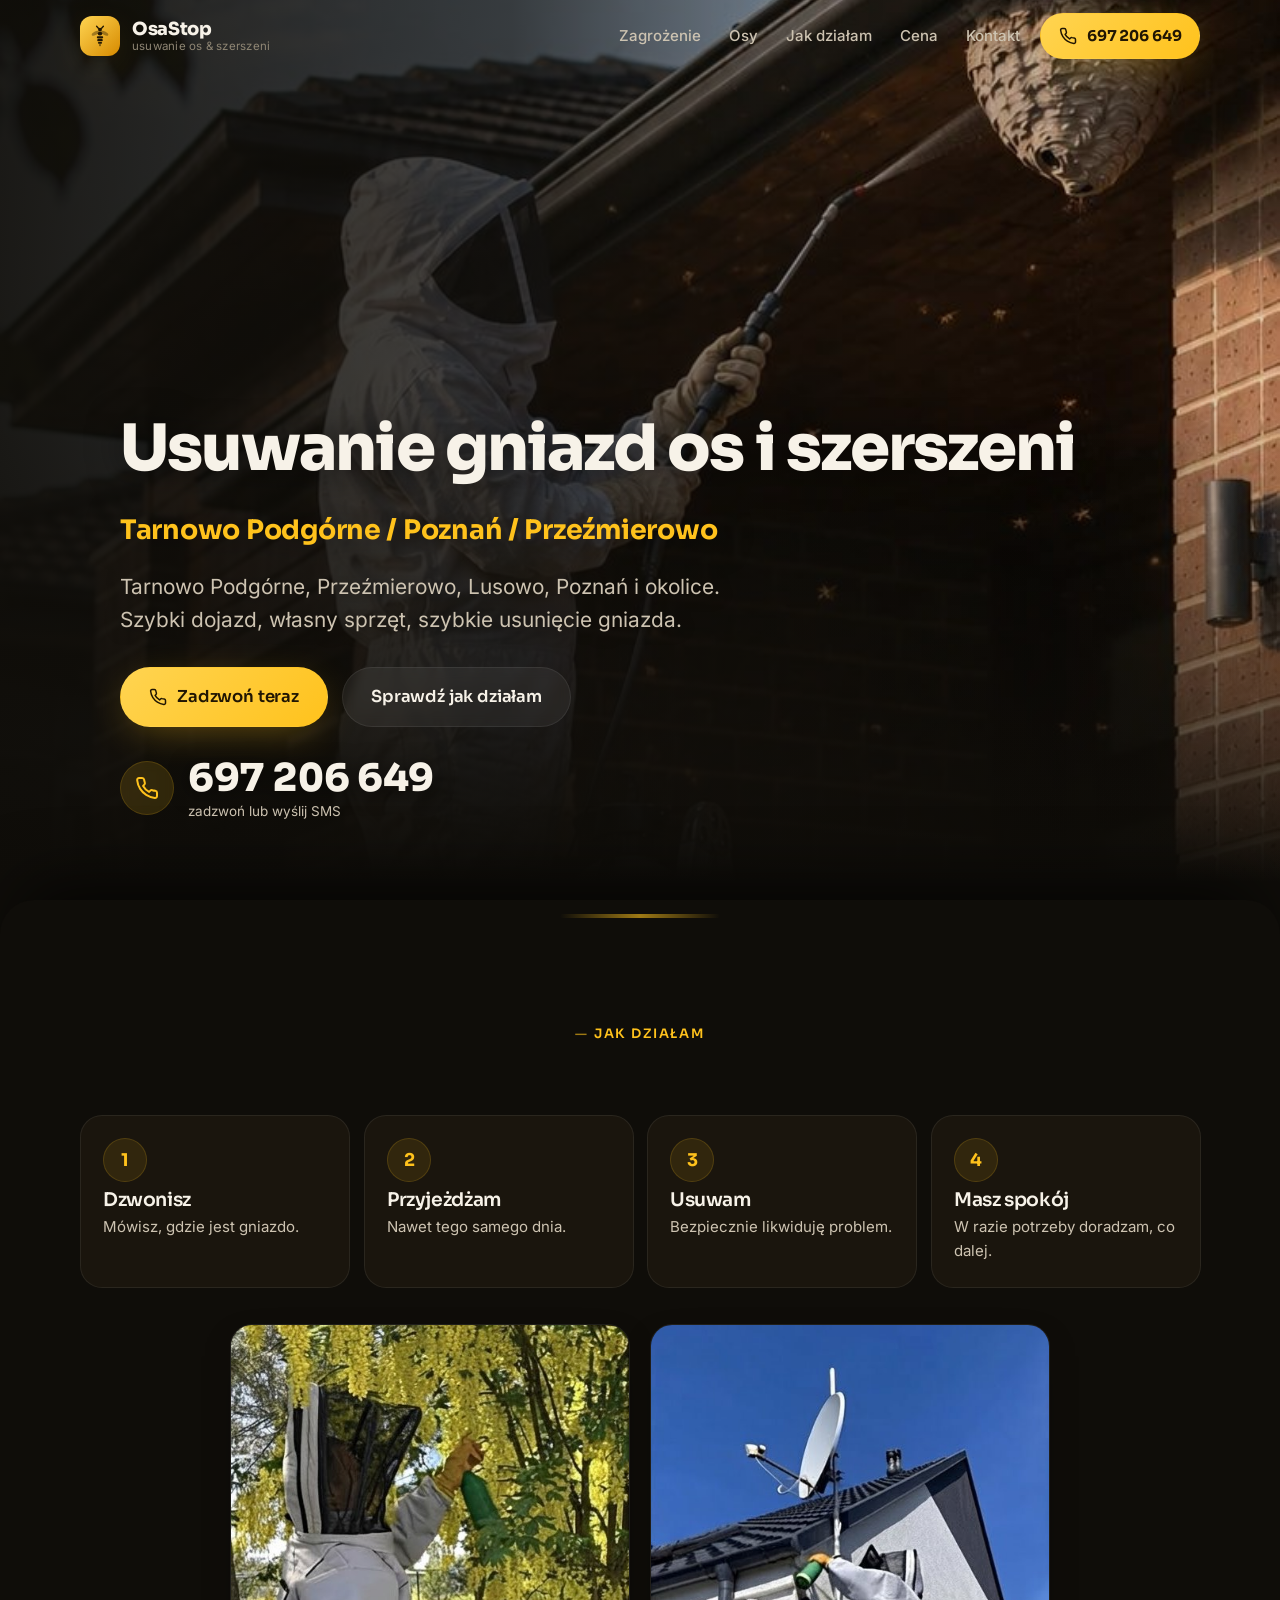
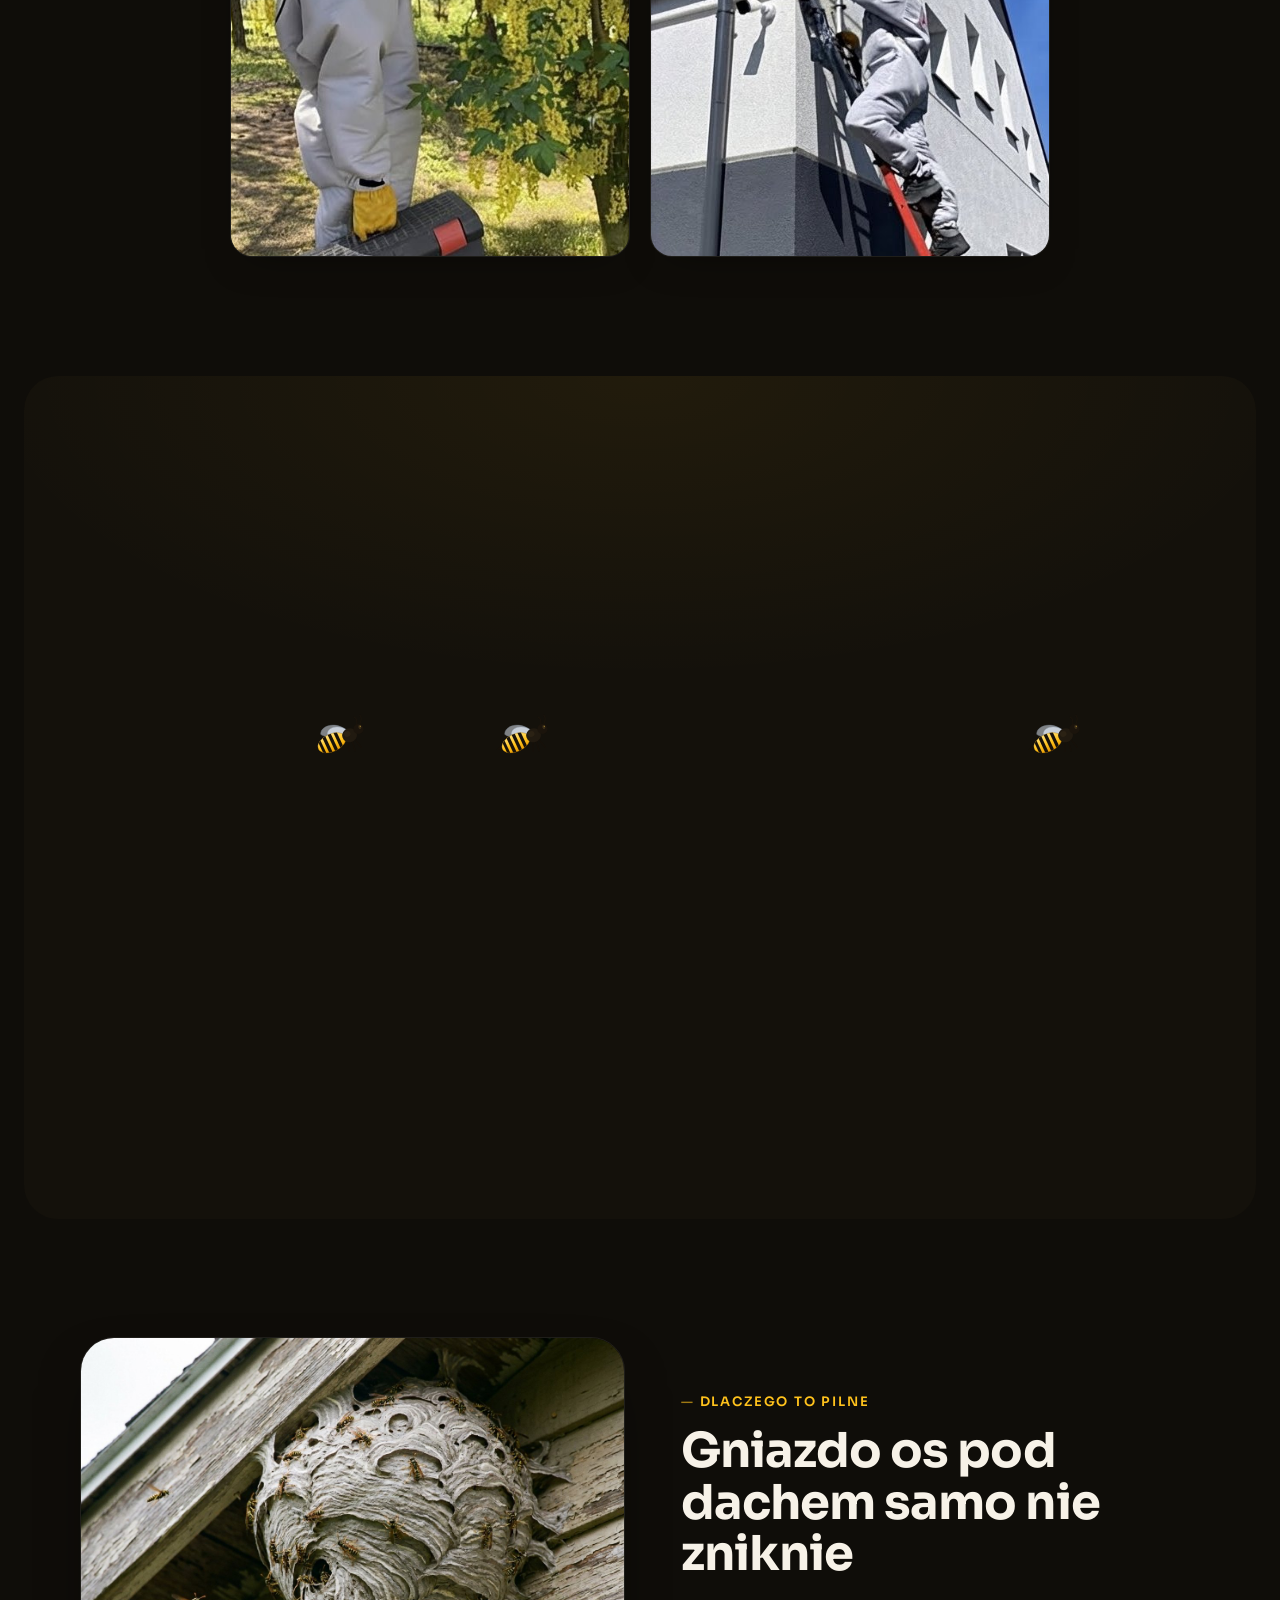
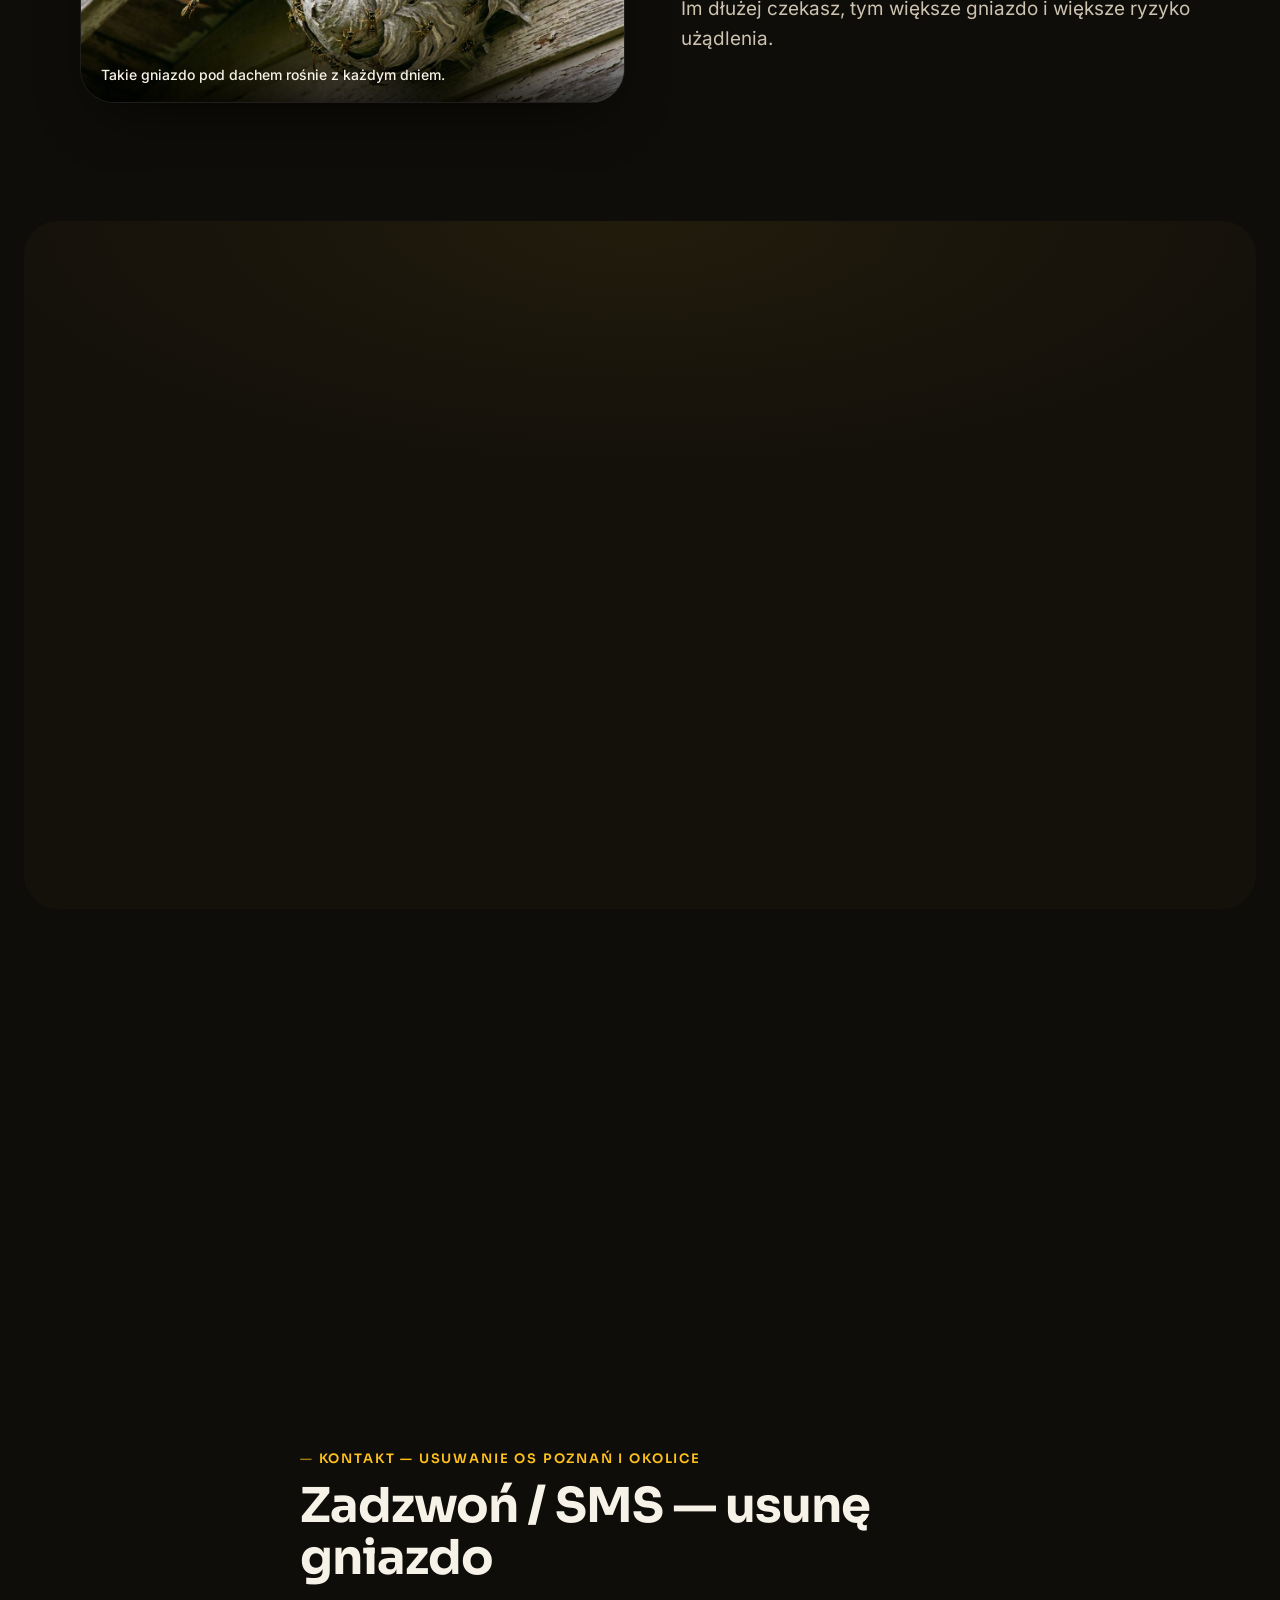
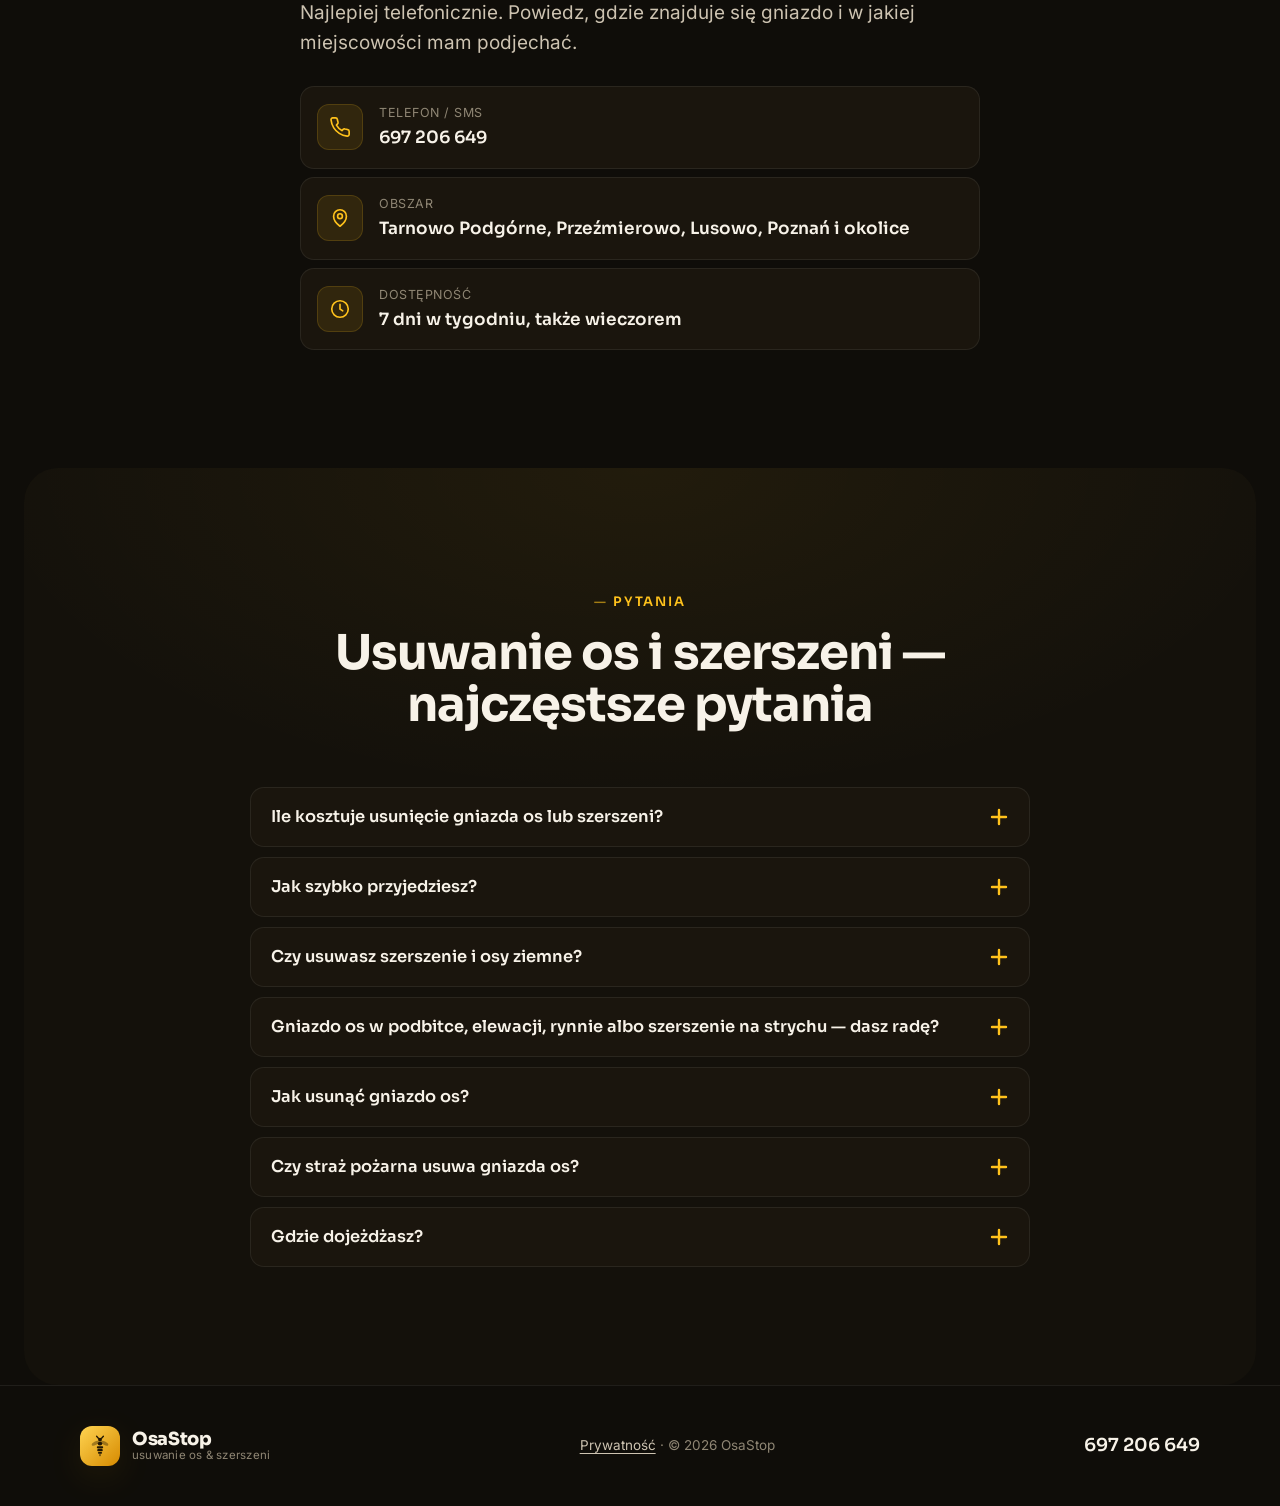
==== commit 8a572c75: "Pionowe zdjecie hero na telefony" ====
--- a/index.html
+++ b/index.html
@@ -73,8 +73,6 @@
         "acceptedAnswer": { "@type": "Answer", "text": "Tak. Zajmuję się zwalczaniem os i szerszeni — usuwam gniazda w podbitce, pod dachem, w elewacji, roletach i rynnach, na strychu, na balkonie i w ziemi. Przyjeżdżam z własną drabiną i sprzętem." } },
       { "@type": "Question", "name": "Jak usunąć gniazdo os?",
         "acceptedAnswer": { "@type": "Answer", "text": "Najbezpieczniej zlecić to osobie z kombinezonem ochronnym i odpowiednimi środkami. Przyjeżdżam, neutralizuję gniazdo pianą lub opryskiem, zdejmuję je i zabieram ze sobą." } },
-      { "@type": "Question", "name": "Kto usuwa gniazda os w Poznaniu i okolicach?",
-        "acceptedAnswer": { "@type": "Answer", "text": "OsaStop — tel. 697 206 649. Usuwam gniazda os i szerszeni w Poznaniu, Tarnowie Podgórnym, Przeźmierowie, Lusowie i całym powiecie poznańskim." } },
       { "@type": "Question", "name": "Czy straż pożarna usuwa gniazda os?",
         "acceptedAnswer": { "@type": "Answer", "text": "Zwykle tylko wtedy, gdy gniazdo bezpośrednio zagraża życiu lub zdrowiu. Przy domach i ogrodach najczęściej odsyła do prywatnych firm — wtedy zadzwoń: 697 206 649." } },
       { "@type": "Question", "name": "Gdzie dojeżdżasz?",
@@ -126,12 +124,15 @@
     <!-- ============ HERO ============ -->
     <section class="hero" id="hero">
       <div class="hero__media" aria-hidden="true">
-        <img class="hero__img" src="assets/img/usuwanie-gniazd-os-szerszeni-poznan.jpg" alt="Usuwanie gniazda os spod dachu — Poznań i okolice" fetchpriority="high" width="1672" height="941" />
+        <picture>
+          <source media="(max-width: 639px)" srcset="assets/img/usuwanie-gniazd-os-szerszeni-poznan-telefon.jpg" width="778" height="1716" />
+          <img class="hero__img" src="assets/img/usuwanie-gniazd-os-szerszeni-poznan.jpg" alt="Usuwanie gniazda os spod dachu — Poznań i okolice" fetchpriority="high" width="1672" height="941" />
+        </picture>
         <div class="hero__scrim"></div>
       </div>
 
       <div class="container hero__content" id="heroContent">
-        <h1 class="hero__title">Usuwanie gniazd os i&nbsp;szerszeni<br /><span class="accent">Poznań i okolice — nawet dziś</span></h1>
+        <h1 class="hero__title">Usuwanie gniazd os i&nbsp;szerszeni<br /><span class="accent hero__places">Tarnowo Podgórne / Poznań / Przeźmierowo</span></h1>
         <p class="hero__sub">Tarnowo Podgórne, Przeźmierowo, Lusowo, Poznań i okolice. Szybki dojazd, własny sprzęt, szybkie usunięcie gniazda.</p>
         <div class="hero__actions">
           <a href="tel:+48697206649" class="btn btn--primary btn--lg">
@@ -224,7 +225,6 @@
         <div class="container">
           <header class="section__head section__head--center" data-reveal>
             <h2 class="section__kicker">Cennik usuwania gniazd os i szerszeni</h2>
-            <p class="section__title">Jedna cena, zero ukrytych kosztów</p>
           </header>
 
           <div class="price">
@@ -314,10 +314,6 @@
               <p>Najbezpieczniej zlecić to osobie z kombinezonem ochronnym i odpowiednimi środkami. Przyjeżdżam, neutralizuję gniazdo pianą lub opryskiem, zdejmuję je i zabieram ze sobą.</p>
             </details>
             <details class="faq__item">
-              <summary>Kto usuwa gniazda os w Poznaniu i okolicach?</summary>
-              <p>OsaStop — tel. <a href="tel:+48697206649">697 206 649</a>. Usuwam gniazda os i szerszeni w Poznaniu, Tarnowie Podgórnym, Przeźmierowie, Lusowie i całym powiecie poznańskim.</p>
-            </details>
-            <details class="faq__item">
               <summary>Czy straż pożarna usuwa gniazda os?</summary>
               <p>Zwykle tylko wtedy, gdy gniazdo bezpośrednio zagraża życiu lub zdrowiu. Przy domach i ogrodach najczęściej odsyła do prywatnych firm — wtedy zadzwoń: <a href="tel:+48697206649">697 206 649</a>.</p>
             </details>
--- a/css/style.css
+++ b/css/style.css
@@ -122,6 +122,7 @@
 }
 .hero__media { position: absolute; inset: 0; z-index: 0; background: var(--bg); }
 .hero__img { width: 100%; height: 100%; object-fit: cover; object-position: 70% center; transition: opacity 1.1s var(--ease), transform 7s var(--ease); }
+.hero__media picture { display: block; width: 100%; height: 100%; }
 .js .hero__img { opacity: 0; transform: scale(1.05); }
 .hero__img.is-ready { opacity: 1; transform: scale(1); }
 .hero__scrim {
@@ -519,3 +520,39 @@
   .wasp, .wasp-peek, .wasp__wing, .wasp__body, .wasp__antenna { animation: none !important; }
 }
 :focus-visible { outline: 2px solid var(--accent); outline-offset: 3px; border-radius: 4px; }
+
+/* =========================================================
+   HERO — miejscowości pod nagłówkiem (mniejsze, żółte)
+   ========================================================= */
+.hero__places { display: inline-block; margin-top: 10px; font-size: 0.42em; font-weight: 700; letter-spacing: -0.01em; }
+
+/* cena bez pogrubienia */
+.price__amount { font-weight: 500; }
+.price__extra { font-weight: 400; }
+
+/* =========================================================
+   HERO NA TELEFONIE — nagłówek u góry, całe zdjęcie widoczne,
+   pod spodem rozmyta kopia zdjęcia wypełniająca ekran
+   ========================================================= */
+@media (max-width: 639px) {
+  .hero { align-items: stretch; padding-top: 96px; padding-bottom: 28px; }
+  /* osobne pionowe zdjęcie dla telefonów (picture/source w index.html) */
+  .hero__img { object-position: center 60%; }
+  .hero__scrim {
+    background: linear-gradient(180deg, rgba(15,13,9,0.9) 0%, rgba(15,13,9,0.55) 20%, rgba(15,13,9,0) 34%, rgba(15,13,9,0) 62%, rgba(15,13,9,0.8) 80%, var(--bg) 100%);
+  }
+  .hero__content { display: flex; flex-direction: column; }
+  .hero__title { font-size: 1.7rem; margin-bottom: 0; }
+  .hero__places { font-size: 0.54em; margin-top: 8px; white-space: nowrap; }
+  .hero__sub { display: none; }
+  .hero__actions { margin-top: auto; margin-bottom: 18px; }
+  .hero__actions .btn--lg { --btn-pad-y: 14px; --btn-pad-x: 24px; font-size: 15.5px; }
+  .hero__actions .btn--ghost { display: none; }
+  .hero__phone-ic { width: 42px; height: 42px; }
+  .hero__phone-ic svg { width: 20px; height: 20px; }
+  .hero__phone-num { font-size: 1.4rem; }
+  .hero__phone-cap { font-size: 12.5px; }
+  /* ogólnie mniejsze litery na telefonie */
+  .section__title { font-size: 1.6rem; }
+  .price__amount { font-size: 3.2rem; }
+}
